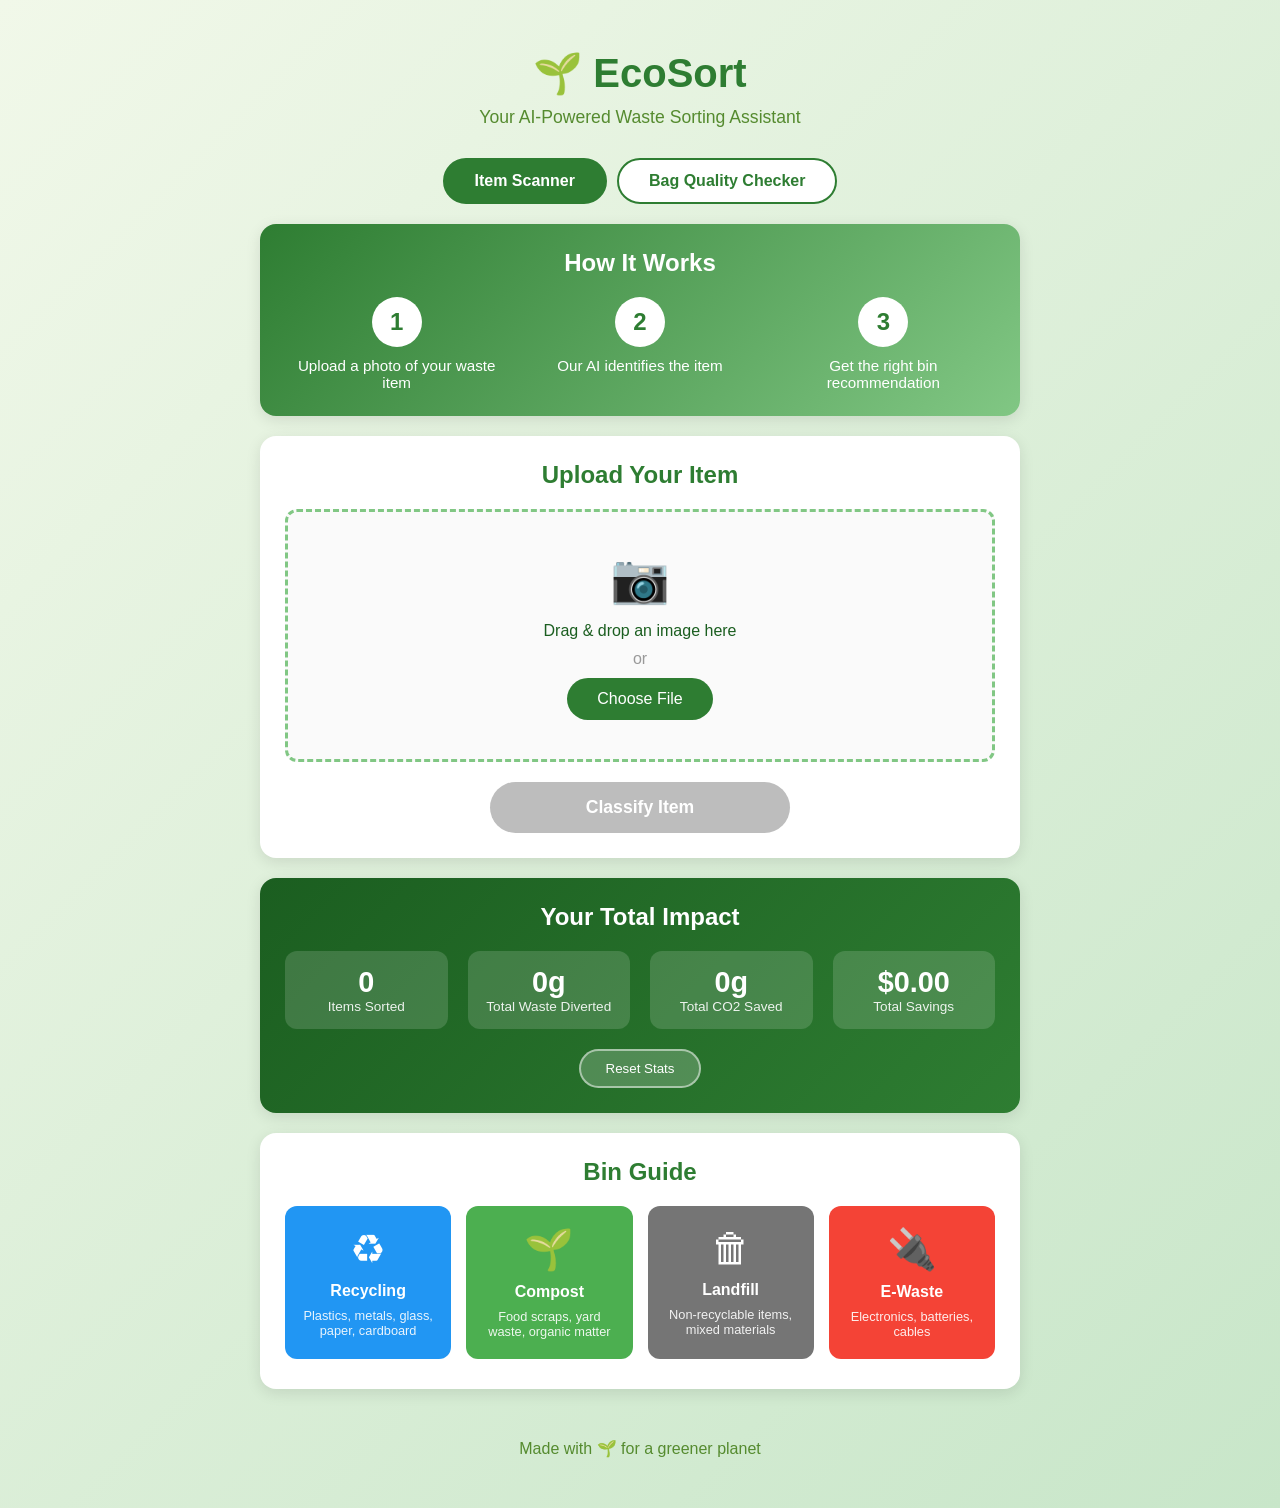
==== index.html @ 82bbe994 "Fix GitHub Pages frontend deployment" ====
<!DOCTYPE html>
<html lang="en">
<head>
  <meta charset="UTF-8">
  <meta name="viewport" content="width=device-width, initial-scale=1.0">
  <title>EcoSort</title>
  <meta http-equiv="refresh" content="0; url=./static/index.html">
</head>
<body>
  <p>Redirecting to EcoSort...</p>
  <p>If you are not redirected, <a href="./static/index.html">open EcoSort here</a>.</p>
</body>
</html>
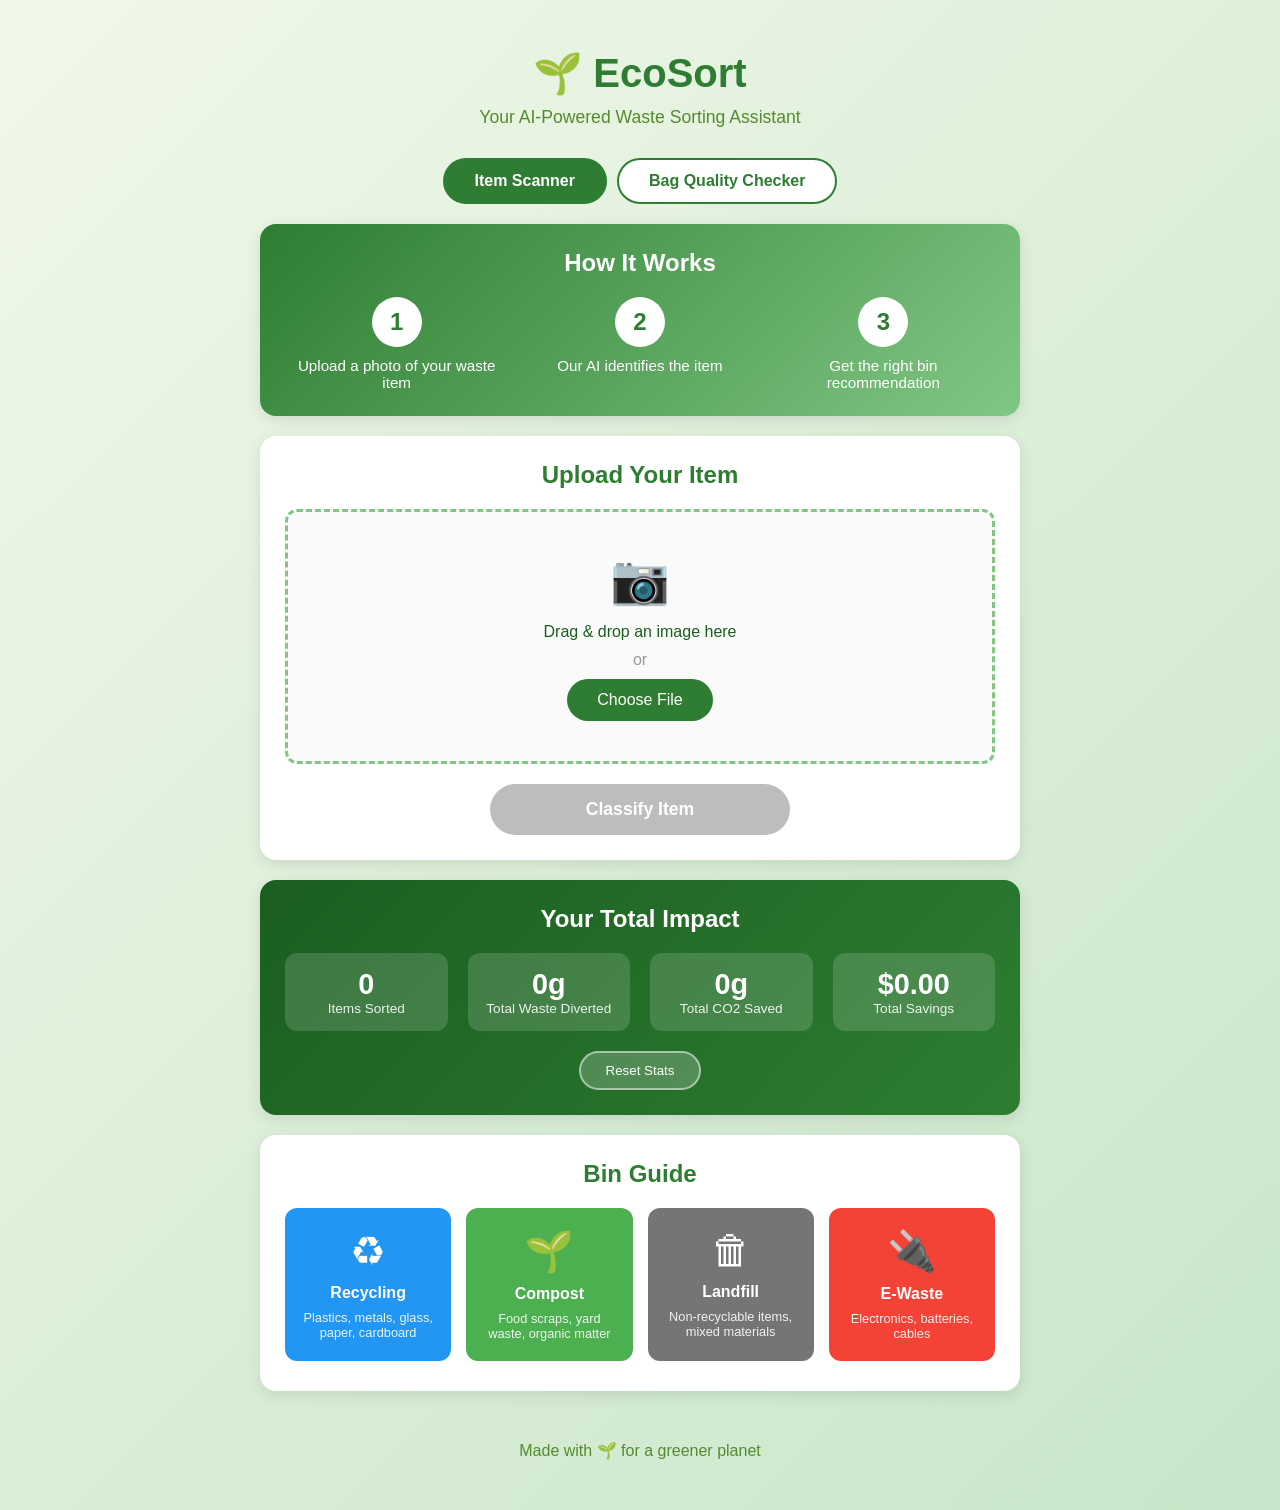
==== commit 2a1a5dac: "Fix Pages root and prepare backend deployment" ====
--- a/index.html
+++ b/index.html
@@ -1,13 +1,262 @@
 <!DOCTYPE html>
 <html lang="en">
 <head>
-  <meta charset="UTF-8">
-  <meta name="viewport" content="width=device-width, initial-scale=1.0">
-  <title>EcoSort</title>
-  <meta http-equiv="refresh" content="0; url=./static/index.html">
+    <meta charset="UTF-8">
+    <meta name="viewport" content="width=device-width, initial-scale=1.0">
+    <title>EcoSort - Waste Sorting Assistant</title>
+    <link rel="stylesheet" href="./static/styles.css">
 </head>
 <body>
-  <p>Redirecting to EcoSort...</p>
-  <p>If you are not redirected, <a href="./static/index.html">open EcoSort here</a>.</p>
+    <div class="container">
+        <header>
+            <div class="logo">
+                <span class="leaf-icon">&#127793;</span>
+                <h1>EcoSort</h1>
+            </div>
+            <p class="tagline">Your AI-Powered Waste Sorting Assistant</p>
+        </header>
+
+        <nav class="feature-tabs">
+            <button class="tab-btn active" data-tab="item-scanner">Item Scanner</button>
+            <button class="tab-btn" data-tab="bag-checker">Bag Quality Checker</button>
+        </nav>
+
+        <section class="intro">
+            <h2>How It Works</h2>
+            <div class="steps" id="itemScannerSteps">
+                <div class="step">
+                    <div class="step-number">1</div>
+                    <p>Upload a photo of your waste item</p>
+                </div>
+                <div class="step">
+                    <div class="step-number">2</div>
+                    <p>Our AI identifies the item</p>
+                </div>
+                <div class="step">
+                    <div class="step-number">3</div>
+                    <p>Get the right bin recommendation</p>
+                </div>
+            </div>
+            <div class="steps" id="bagCheckerSteps" style="display: none;">
+                <div class="step">
+                    <div class="step-number">1</div>
+                    <p>Upload a photo of your filled bag</p>
+                </div>
+                <div class="step">
+                    <div class="step-number">2</div>
+                    <p>Select your bag color type</p>
+                </div>
+                <div class="step">
+                    <div class="step-number">3</div>
+                    <p>Get a quality score and feedback</p>
+                </div>
+            </div>
+        </section>
+
+        <section class="upload-section">
+            <h2>Upload Your Item</h2>
+            <div class="upload-area" id="dropZone">
+                <div class="upload-content">
+                    <div class="upload-icon">&#128247;</div>
+                    <p>Drag & drop an image here</p>
+                    <p class="or-text">or</p>
+                    <label for="fileInput" class="file-label">Choose File</label>
+                    <input type="file" id="fileInput" accept="image/*" hidden>
+                </div>
+                <div class="preview-container" id="previewContainer" style="display: none;">
+                    <img id="imagePreview" alt="Preview">
+                    <button class="remove-btn" id="removeBtn">&#10005;</button>
+                </div>
+            </div>
+            <button class="classify-btn" id="classifyBtn" disabled>Classify Item</button>
+            <div class="loading" id="loading">
+                <div class="spinner"></div>
+                <p>Analyzing your item...</p>
+            </div>
+        </section>
+
+        <section class="results-section" id="resultsSection" style="display: none;">
+            <h2>Classification Result</h2>
+            <div class="result-card" id="resultCard">
+                <div class="bin-icon" id="binIcon"></div>
+                <h3 id="itemName">Plastic Bottle</h3>
+                <div class="bin-recommendation" id="binRecommendation">
+                    <span class="bin-label">Place in:</span>
+                    <span class="bin-name" id="binName">Recycling</span>
+                </div>
+                <div class="confidence" id="confidenceLabel">Confidence: High</div>
+            </div>
+
+            <div class="sustainability-card">
+                <h3>Your Environmental Impact</h3>
+                <div class="impact-stats">
+                    <div class="stat">
+                        <div class="stat-icon">&#9851;</div>
+                        <div class="stat-value" id="wasteSaved">0g</div>
+                        <div class="stat-label">Waste Diverted</div>
+                    </div>
+                    <div class="stat">
+                        <div class="stat-icon">&#127811;</div>
+                        <div class="stat-value" id="co2Saved">0g</div>
+                        <div class="stat-label">CO2 Saved</div>
+                    </div>
+                    <div class="stat">
+                        <div class="stat-icon">&#128176;</div>
+                        <div class="stat-value" id="moneySaved">$0.00</div>
+                        <div class="stat-label">Money Saved</div>
+                    </div>
+                </div>
+            </div>
+
+            <button class="new-scan-btn" id="newScanBtn">Scan Another Item</button>
+        </section>
+
+        <section class="bag-checker-section" id="bagCheckerSection" style="display: none;">
+            <h2>Bag Quality Checker</h2>
+            <p class="section-subtitle">Upload a photo of your filled garbage bag to check if it's properly sorted</p>
+            
+            <div class="bag-type-selector">
+                <label>Select your bag color:</label>
+                <div class="bag-options">
+                    <button class="bag-option active" data-bag="green">
+                        <span class="bag-color-dot green"></span>
+                        Green (Compost)
+                    </button>
+                    <button class="bag-option" data-bag="blue">
+                        <span class="bag-color-dot blue"></span>
+                        Blue (Recycling)
+                    </button>
+                    <button class="bag-option" data-bag="white">
+                        <span class="bag-color-dot white"></span>
+                        White (Landfill)
+                    </button>
+                </div>
+            </div>
+
+            <div class="upload-area" id="bagDropZone">
+                <div class="upload-content" id="bagUploadContent">
+                    <div class="upload-icon">&#128188;</div>
+                    <p>Drag & drop a bag photo here</p>
+                    <p class="or-text">or</p>
+                    <label for="bagFileInput" class="file-label">Choose File</label>
+                    <input type="file" id="bagFileInput" accept="image/*" hidden>
+                </div>
+                <div class="preview-container" id="bagPreviewContainer" style="display: none;">
+                    <img id="bagImagePreview" alt="Bag Preview">
+                    <button class="remove-btn" id="bagRemoveBtn">&#10005;</button>
+                </div>
+            </div>
+            <button class="classify-btn bag-check-btn" id="checkBagBtn" disabled>Check Bag Quality</button>
+            <div class="loading" id="bagLoading">
+                <div class="spinner"></div>
+                <p>Analyzing your bag...</p>
+            </div>
+        </section>
+
+        <section class="bag-results-section" id="bagResultsSection" style="display: none;">
+            <h2>Bag Quality Report</h2>
+            
+            <div class="score-card" id="scoreCard">
+                <div class="score-circle" id="scoreCircle">
+                    <span class="score-value" id="scoreValue">85</span>
+                    <span class="score-label">Score</span>
+                </div>
+                <div class="grade-badge" id="gradeBadge">B</div>
+                <div class="verdict" id="verdict">
+                    <span class="verdict-icon" id="verdictIcon">&#10004;</span>
+                    <span class="verdict-text" id="verdictText">Properly Sorted</span>
+                </div>
+            </div>
+
+            <div class="analysis-card">
+                <h3>Items Detected</h3>
+                <div class="items-list" id="itemsDetected">
+                    <span class="item-tag">Banana peel</span>
+                    <span class="item-tag">Coffee grounds</span>
+                </div>
+            </div>
+
+            <div class="issues-card" id="issuesCard" style="display: none;">
+                <h3>Contamination Issues</h3>
+                <ul class="issues-list" id="issuesList"></ul>
+            </div>
+
+            <div class="explanation-card">
+                <h3>Analysis</h3>
+                <p id="explanationText">Your compost bag looks well-sorted with proper organic waste.</p>
+            </div>
+
+            <div class="suggestions-card" id="suggestionsCard">
+                <h3>Suggestions for Improvement</h3>
+                <ul class="suggestions-list" id="suggestionsList"></ul>
+            </div>
+
+            <div class="confidence-notice" id="confidenceNotice">
+                <span class="notice-icon">&#9888;</span>
+                <span id="confidenceText">Confidence: Medium - Some items may not be clearly visible</span>
+            </div>
+
+            <div class="limitations-notice">
+                <strong>Limitations:</strong> This analysis uses AI image recognition and may not detect all items. Results are based on generic recycling guidelines and may vary by location. Always check local recycling rules.
+            </div>
+
+            <button class="new-scan-btn" id="newBagCheckBtn">Check Another Bag</button>
+        </section>
+
+        <section class="total-impact-section">
+            <h2>Your Total Impact</h2>
+            <div class="total-stats">
+                <div class="total-stat">
+                    <div class="total-value" id="totalWaste">0</div>
+                    <div class="total-label">Items Sorted</div>
+                </div>
+                <div class="total-stat">
+                    <div class="total-value" id="totalWasteDiverted">0g</div>
+                    <div class="total-label">Total Waste Diverted</div>
+                </div>
+                <div class="total-stat">
+                    <div class="total-value" id="totalCo2">0g</div>
+                    <div class="total-label">Total CO2 Saved</div>
+                </div>
+                <div class="total-stat">
+                    <div class="total-value" id="totalMoney">$0.00</div>
+                    <div class="total-label">Total Savings</div>
+                </div>
+            </div>
+            <button class="reset-btn" id="resetBtn">Reset Stats</button>
+        </section>
+
+        <section class="bin-guide">
+            <h2>Bin Guide</h2>
+            <div class="bins">
+                <div class="bin recycling">
+                    <div class="bin-guide-icon">&#9851;</div>
+                    <h4>Recycling</h4>
+                    <p>Plastics, metals, glass, paper, cardboard</p>
+                </div>
+                <div class="bin compost">
+                    <div class="bin-guide-icon">&#127793;</div>
+                    <h4>Compost</h4>
+                    <p>Food scraps, yard waste, organic matter</p>
+                </div>
+                <div class="bin landfill">
+                    <div class="bin-guide-icon">&#128465;</div>
+                    <h4>Landfill</h4>
+                    <p>Non-recyclable items, mixed materials</p>
+                </div>
+                <div class="bin e-waste">
+                    <div class="bin-guide-icon">&#128268;</div>
+                    <h4>E-Waste</h4>
+                    <p>Electronics, batteries, cables</p>
+                </div>
+            </div>
+        </section>
+
+        <footer>
+            <p>Made with &#127793; for a greener planet</p>
+        </footer>
+    </div>
+
+    <script src="./static/app.js"></script>
 </body>
 </html>
--- a/static/styles.css
+++ b/static/styles.css
@@ -0,0 +1,793 @@
+* {
+    margin: 0;
+    padding: 0;
+    box-sizing: border-box;
+}
+
+:root {
+    --recycling-color: #2196F3;
+    --compost-color: #4CAF50;
+    --landfill-color: #757575;
+    --ewaste-color: #F44336;
+    --primary-green: #2E7D32;
+    --light-green: #81C784;
+    --bg-color: #F1F8E9;
+    --card-bg: #FFFFFF;
+    --text-dark: #1B5E20;
+    --text-light: #558B2F;
+}
+
+body {
+    font-family: 'Segoe UI', Tahoma, Geneva, Verdana, sans-serif;
+    background: linear-gradient(135deg, var(--bg-color) 0%, #C8E6C9 100%);
+    min-height: 100vh;
+    color: var(--text-dark);
+}
+
+.container {
+    max-width: 800px;
+    margin: 0 auto;
+    padding: 20px;
+}
+
+header {
+    text-align: center;
+    padding: 30px 0;
+}
+
+.logo {
+    display: flex;
+    align-items: center;
+    justify-content: center;
+    gap: 10px;
+}
+
+.leaf-icon {
+    font-size: 2.5rem;
+}
+
+h1 {
+    font-size: 2.5rem;
+    color: var(--primary-green);
+}
+
+.tagline {
+    color: var(--text-light);
+    margin-top: 10px;
+    font-size: 1.1rem;
+}
+
+section {
+    background: var(--card-bg);
+    border-radius: 16px;
+    padding: 25px;
+    margin-bottom: 20px;
+    box-shadow: 0 4px 15px rgba(0, 0, 0, 0.1);
+}
+
+h2 {
+    color: var(--primary-green);
+    margin-bottom: 20px;
+    text-align: center;
+}
+
+.intro {
+    background: linear-gradient(135deg, var(--primary-green), var(--light-green));
+    color: white;
+}
+
+.intro h2 {
+    color: white;
+}
+
+.steps {
+    display: flex;
+    justify-content: space-around;
+    flex-wrap: wrap;
+    gap: 20px;
+}
+
+.step {
+    text-align: center;
+    flex: 1;
+    min-width: 120px;
+}
+
+.step-number {
+    width: 50px;
+    height: 50px;
+    background: white;
+    color: var(--primary-green);
+    border-radius: 50%;
+    display: flex;
+    align-items: center;
+    justify-content: center;
+    font-size: 1.5rem;
+    font-weight: bold;
+    margin: 0 auto 10px;
+}
+
+.step p {
+    font-size: 0.95rem;
+}
+
+.upload-area {
+    border: 3px dashed var(--light-green);
+    border-radius: 12px;
+    padding: 40px;
+    text-align: center;
+    transition: all 0.3s ease;
+    cursor: pointer;
+    background: #FAFAFA;
+    position: relative;
+    min-height: 200px;
+    display: flex;
+    align-items: center;
+    justify-content: center;
+}
+
+.upload-area:hover,
+.upload-area.dragover {
+    border-color: var(--primary-green);
+    background: #E8F5E9;
+}
+
+.upload-content {
+    display: flex;
+    flex-direction: column;
+    align-items: center;
+}
+
+.upload-icon {
+    font-size: 3rem;
+    margin-bottom: 15px;
+}
+
+.or-text {
+    color: #999;
+    margin: 10px 0;
+}
+
+.file-label {
+    background: var(--primary-green);
+    color: white;
+    padding: 12px 30px;
+    border-radius: 25px;
+    cursor: pointer;
+    font-weight: 500;
+    transition: background 0.3s ease;
+}
+
+.file-label:hover {
+    background: var(--text-dark);
+}
+
+.preview-container {
+    position: relative;
+    width: 100%;
+    max-width: 300px;
+}
+
+.preview-container img {
+    width: 100%;
+    max-height: 250px;
+    object-fit: contain;
+    border-radius: 8px;
+}
+
+.remove-btn {
+    position: absolute;
+    top: -10px;
+    right: -10px;
+    width: 30px;
+    height: 30px;
+    background: var(--ewaste-color);
+    color: white;
+    border: none;
+    border-radius: 50%;
+    cursor: pointer;
+    font-size: 1rem;
+    display: flex;
+    align-items: center;
+    justify-content: center;
+    transition: transform 0.2s ease;
+}
+
+.remove-btn:hover {
+    transform: scale(1.1);
+}
+
+.classify-btn {
+    display: block;
+    width: 100%;
+    max-width: 300px;
+    margin: 20px auto 0;
+    padding: 15px 30px;
+    background: var(--primary-green);
+    color: white;
+    border: none;
+    border-radius: 30px;
+    font-size: 1.1rem;
+    font-weight: 600;
+    cursor: pointer;
+    transition: all 0.3s ease;
+}
+
+.classify-btn:hover:not(:disabled) {
+    background: var(--text-dark);
+    transform: translateY(-2px);
+    box-shadow: 0 4px 15px rgba(46, 125, 50, 0.3);
+}
+
+.classify-btn:disabled {
+    background: #BDBDBD;
+    cursor: not-allowed;
+}
+
+.loading {
+    display: none;
+    text-align: center;
+    padding: 20px;
+}
+
+.loading.active {
+    display: block;
+}
+
+.spinner {
+    width: 50px;
+    height: 50px;
+    border: 4px solid #E8F5E9;
+    border-top: 4px solid var(--primary-green);
+    border-radius: 50%;
+    margin: 0 auto 15px;
+    animation: spin 1s linear infinite;
+}
+
+@keyframes spin {
+    0% { transform: rotate(0deg); }
+    100% { transform: rotate(360deg); }
+}
+
+.result-card {
+    text-align: center;
+    padding: 30px;
+    border-radius: 12px;
+    margin-bottom: 20px;
+    transition: all 0.3s ease;
+}
+
+.result-card.recycling {
+    background: linear-gradient(135deg, #E3F2FD, #BBDEFB);
+    border: 2px solid var(--recycling-color);
+}
+
+.result-card.compost {
+    background: linear-gradient(135deg, #E8F5E9, #C8E6C9);
+    border: 2px solid var(--compost-color);
+}
+
+.result-card.landfill {
+    background: linear-gradient(135deg, #FAFAFA, #EEEEEE);
+    border: 2px solid var(--landfill-color);
+}
+
+.result-card.e-waste {
+    background: linear-gradient(135deg, #FFEBEE, #FFCDD2);
+    border: 2px solid var(--ewaste-color);
+}
+
+.bin-icon {
+    font-size: 4rem;
+    margin-bottom: 15px;
+}
+
+.result-card h3 {
+    font-size: 1.5rem;
+    margin-bottom: 15px;
+    text-transform: capitalize;
+}
+
+.bin-recommendation {
+    display: flex;
+    align-items: center;
+    justify-content: center;
+    gap: 10px;
+    font-size: 1.2rem;
+}
+
+.bin-label {
+    color: #666;
+}
+
+.bin-name {
+    font-weight: bold;
+    padding: 5px 15px;
+    border-radius: 20px;
+    color: white;
+}
+
+.bin-name.recycling { background: var(--recycling-color); }
+.bin-name.compost { background: var(--compost-color); }
+.bin-name.landfill { background: var(--landfill-color); }
+.bin-name.e-waste { background: var(--ewaste-color); }
+
+.confidence {
+    margin-top: 15px;
+    color: #666;
+    font-size: 0.9rem;
+}
+
+.sustainability-card {
+    background: linear-gradient(135deg, #E8F5E9, #C8E6C9);
+    border-radius: 12px;
+    padding: 25px;
+}
+
+.sustainability-card h3 {
+    color: var(--primary-green);
+    margin-bottom: 20px;
+    text-align: center;
+}
+
+.impact-stats {
+    display: flex;
+    justify-content: space-around;
+    flex-wrap: wrap;
+    gap: 15px;
+}
+
+.stat {
+    text-align: center;
+    flex: 1;
+    min-width: 100px;
+}
+
+.stat-icon {
+    font-size: 2rem;
+    margin-bottom: 10px;
+}
+
+.stat-value {
+    font-size: 1.5rem;
+    font-weight: bold;
+    color: var(--primary-green);
+}
+
+.stat-label {
+    font-size: 0.85rem;
+    color: #666;
+}
+
+.new-scan-btn {
+    display: block;
+    width: 100%;
+    max-width: 300px;
+    margin: 20px auto 0;
+    padding: 15px 30px;
+    background: var(--light-green);
+    color: white;
+    border: none;
+    border-radius: 30px;
+    font-size: 1rem;
+    font-weight: 600;
+    cursor: pointer;
+    transition: all 0.3s ease;
+}
+
+.new-scan-btn:hover {
+    background: var(--primary-green);
+}
+
+.total-impact-section {
+    background: linear-gradient(135deg, var(--text-dark), var(--primary-green));
+    color: white;
+}
+
+.total-impact-section h2 {
+    color: white;
+}
+
+.total-stats {
+    display: grid;
+    grid-template-columns: repeat(auto-fit, minmax(120px, 1fr));
+    gap: 20px;
+    margin-bottom: 20px;
+}
+
+.total-stat {
+    text-align: center;
+    padding: 15px;
+    background: rgba(255, 255, 255, 0.15);
+    border-radius: 12px;
+}
+
+.total-value {
+    font-size: 1.8rem;
+    font-weight: bold;
+}
+
+.total-label {
+    font-size: 0.85rem;
+    opacity: 0.9;
+}
+
+.reset-btn {
+    display: block;
+    margin: 0 auto;
+    padding: 10px 25px;
+    background: rgba(255, 255, 255, 0.2);
+    color: white;
+    border: 2px solid rgba(255, 255, 255, 0.5);
+    border-radius: 20px;
+    cursor: pointer;
+    transition: all 0.3s ease;
+}
+
+.reset-btn:hover {
+    background: rgba(255, 255, 255, 0.3);
+    border-color: white;
+}
+
+.bin-guide {
+    padding-bottom: 30px;
+}
+
+.bins {
+    display: grid;
+    grid-template-columns: repeat(auto-fit, minmax(150px, 1fr));
+    gap: 15px;
+}
+
+.bin {
+    text-align: center;
+    padding: 20px 15px;
+    border-radius: 12px;
+    color: white;
+}
+
+.bin.recycling { background: var(--recycling-color); }
+.bin.compost { background: var(--compost-color); }
+.bin.landfill { background: var(--landfill-color); }
+.bin.e-waste { background: var(--ewaste-color); }
+
+.bin-guide-icon {
+    font-size: 2.5rem;
+    margin-bottom: 10px;
+}
+
+.bin h4 {
+    margin-bottom: 8px;
+}
+
+.bin p {
+    font-size: 0.8rem;
+    opacity: 0.9;
+}
+
+footer {
+    text-align: center;
+    padding: 30px;
+    color: var(--text-light);
+}
+
+@media (max-width: 600px) {
+    .container {
+        padding: 15px;
+    }
+    
+    h1 {
+        font-size: 2rem;
+    }
+    
+    .steps {
+        flex-direction: column;
+    }
+    
+    .upload-area {
+        padding: 30px 20px;
+    }
+    
+    .impact-stats {
+        flex-direction: column;
+    }
+    
+    .stat {
+        padding: 15px;
+        background: rgba(255, 255, 255, 0.5);
+        border-radius: 10px;
+    }
+    
+    .bins {
+        grid-template-columns: repeat(2, 1fr);
+    }
+}
+
+.error-message {
+    background: #FFEBEE;
+    color: var(--ewaste-color);
+    padding: 15px;
+    border-radius: 8px;
+    text-align: center;
+    margin-top: 15px;
+    display: none;
+}
+
+.error-message.active {
+    display: block;
+}
+
+.feature-tabs {
+    display: flex;
+    justify-content: center;
+    gap: 10px;
+    margin-bottom: 20px;
+}
+
+.tab-btn {
+    padding: 12px 30px;
+    border: 2px solid var(--primary-green);
+    background: white;
+    color: var(--primary-green);
+    border-radius: 30px;
+    font-size: 1rem;
+    font-weight: 600;
+    cursor: pointer;
+    transition: all 0.3s ease;
+}
+
+.tab-btn:hover {
+    background: #E8F5E9;
+}
+
+.tab-btn.active {
+    background: var(--primary-green);
+    color: white;
+}
+
+.section-subtitle {
+    text-align: center;
+    color: #666;
+    margin-bottom: 20px;
+}
+
+.bag-checker-section {
+    background: var(--card-bg);
+}
+
+.bag-type-selector {
+    text-align: center;
+    margin-bottom: 25px;
+}
+
+.bag-type-selector label {
+    display: block;
+    margin-bottom: 15px;
+    font-weight: 600;
+    color: var(--text-dark);
+}
+
+.bag-options {
+    display: flex;
+    justify-content: center;
+    gap: 10px;
+    flex-wrap: wrap;
+}
+
+.bag-option {
+    display: flex;
+    align-items: center;
+    gap: 8px;
+    padding: 10px 20px;
+    border: 2px solid #DDD;
+    background: white;
+    border-radius: 25px;
+    cursor: pointer;
+    transition: all 0.3s ease;
+    font-size: 0.9rem;
+}
+
+.bag-option:hover {
+    border-color: #AAA;
+}
+
+.bag-option.active {
+    border-color: var(--primary-green);
+    background: #E8F5E9;
+}
+
+.bag-color-dot {
+    width: 16px;
+    height: 16px;
+    border-radius: 50%;
+    border: 1px solid #999;
+}
+
+.bag-color-dot.green { background: var(--compost-color); }
+.bag-color-dot.blue { background: var(--recycling-color); }
+.bag-color-dot.white { background: #FAFAFA; }
+
+.bag-results-section {
+    background: var(--card-bg);
+}
+
+.score-card {
+    text-align: center;
+    padding: 30px;
+    background: linear-gradient(135deg, #E8F5E9, #C8E6C9);
+    border-radius: 12px;
+    margin-bottom: 20px;
+}
+
+.score-circle {
+    width: 120px;
+    height: 120px;
+    border-radius: 50%;
+    background: white;
+    display: flex;
+    flex-direction: column;
+    align-items: center;
+    justify-content: center;
+    margin: 0 auto 15px;
+    box-shadow: 0 4px 15px rgba(0, 0, 0, 0.1);
+}
+
+.score-value {
+    font-size: 2.5rem;
+    font-weight: bold;
+    color: var(--primary-green);
+}
+
+.score-label {
+    font-size: 0.8rem;
+    color: #666;
+}
+
+.score-card.grade-a .score-circle { border: 4px solid var(--compost-color); }
+.score-card.grade-b .score-circle { border: 4px solid var(--recycling-color); }
+.score-card.grade-c .score-circle { border: 4px solid #FFC107; }
+.score-card.grade-d .score-circle { border: 4px solid #FF9800; }
+.score-card.grade-f .score-circle { border: 4px solid var(--ewaste-color); }
+
+.grade-badge {
+    display: inline-block;
+    font-size: 2rem;
+    font-weight: bold;
+    padding: 10px 30px;
+    border-radius: 10px;
+    margin-bottom: 15px;
+    color: white;
+}
+
+.score-card.grade-a .grade-badge { background: var(--compost-color); }
+.score-card.grade-b .grade-badge { background: var(--recycling-color); }
+.score-card.grade-c .grade-badge { background: #FFC107; color: #333; }
+.score-card.grade-d .grade-badge { background: #FF9800; }
+.score-card.grade-f .grade-badge { background: var(--ewaste-color); }
+
+.verdict {
+    display: flex;
+    align-items: center;
+    justify-content: center;
+    gap: 10px;
+    font-size: 1.2rem;
+    font-weight: 600;
+}
+
+.verdict-icon {
+    font-size: 1.5rem;
+}
+
+.verdict.pass { color: var(--compost-color); }
+.verdict.fail { color: var(--ewaste-color); }
+
+.analysis-card,
+.issues-card,
+.explanation-card,
+.suggestions-card {
+    background: #FAFAFA;
+    border-radius: 12px;
+    padding: 20px;
+    margin-bottom: 15px;
+}
+
+.analysis-card h3,
+.issues-card h3,
+.explanation-card h3,
+.suggestions-card h3 {
+    color: var(--primary-green);
+    margin-bottom: 15px;
+    font-size: 1.1rem;
+}
+
+.items-list {
+    display: flex;
+    flex-wrap: wrap;
+    gap: 8px;
+}
+
+.item-tag {
+    background: var(--light-green);
+    color: white;
+    padding: 5px 15px;
+    border-radius: 20px;
+    font-size: 0.9rem;
+}
+
+.issues-card {
+    background: #FFEBEE;
+}
+
+.issues-card h3 {
+    color: var(--ewaste-color);
+}
+
+.issues-list,
+.suggestions-list {
+    padding-left: 20px;
+}
+
+.issues-list li {
+    color: var(--ewaste-color);
+    margin-bottom: 8px;
+}
+
+.suggestions-list li {
+    color: var(--text-dark);
+    margin-bottom: 8px;
+}
+
+.confidence-notice {
+    display: flex;
+    align-items: center;
+    gap: 10px;
+    background: #FFF3E0;
+    padding: 12px 20px;
+    border-radius: 8px;
+    margin-bottom: 15px;
+    font-size: 0.9rem;
+    color: #E65100;
+}
+
+.notice-icon {
+    font-size: 1.2rem;
+}
+
+.limitations-notice {
+    background: #F5F5F5;
+    padding: 15px;
+    border-radius: 8px;
+    font-size: 0.85rem;
+    color: #666;
+    margin-bottom: 20px;
+    border-left: 4px solid #BDBDBD;
+}
+
+@media (max-width: 600px) {
+    .feature-tabs {
+        flex-direction: column;
+        align-items: stretch;
+    }
+    
+    .tab-btn {
+        width: 100%;
+    }
+    
+    .bag-options {
+        flex-direction: column;
+        align-items: stretch;
+    }
+    
+    .bag-option {
+        justify-content: center;
+    }
+    
+    .score-circle {
+        width: 100px;
+        height: 100px;
+    }
+    
+    .score-value {
+        font-size: 2rem;
+    }
+}
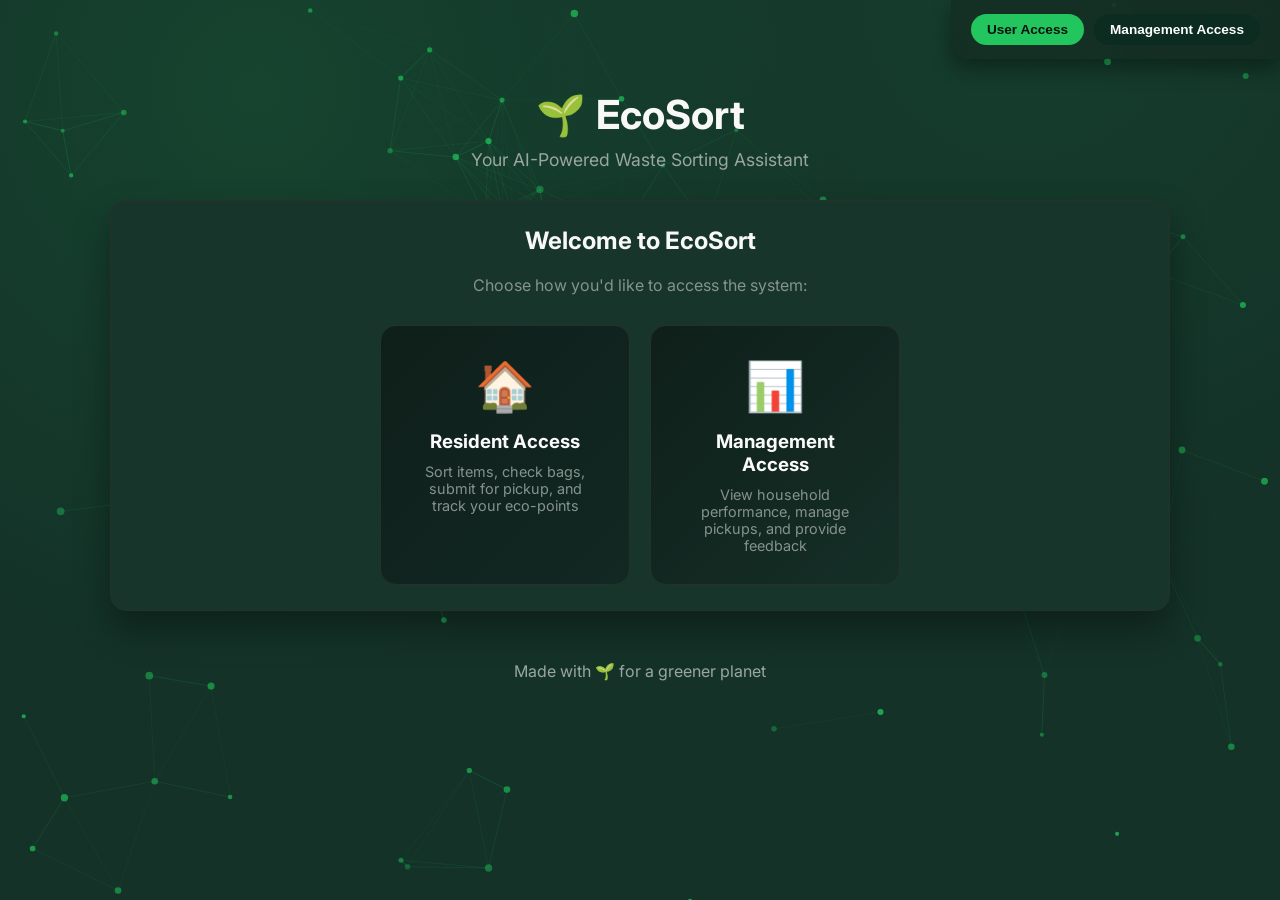
==== commit 0bcbbb24: "Restore final EcoSort app with secure management login" ====
--- a/index.html
+++ b/index.html
@@ -4,9 +4,16 @@
     <meta charset="UTF-8">
     <meta name="viewport" content="width=device-width, initial-scale=1.0">
     <title>EcoSort - Waste Sorting Assistant</title>
-    <link rel="stylesheet" href="./static/styles.css">
+    <link rel="stylesheet" href="https://fonts.googleapis.com/css2?family=Inter:wght@400;500;600;700;800&display=swap">
+    <link rel="stylesheet" href="styles.css">
 </head>
 <body>
+    <canvas id="bgCanvas" aria-hidden="true"></canvas>
+    <div class="access-bar">
+        <button class="access-btn user-access" id="userAccessBtn">User Access</button>
+        <button class="access-btn mgmt-access" id="mgmtAccessBtn">Management Access</button>
+    </div>
+
     <div class="container">
         <header>
             <div class="logo">
@@ -16,247 +23,550 @@
             <p class="tagline">Your AI-Powered Waste Sorting Assistant</p>
         </header>
 
-        <nav class="feature-tabs">
-            <button class="tab-btn active" data-tab="item-scanner">Item Scanner</button>
-            <button class="tab-btn" data-tab="bag-checker">Bag Quality Checker</button>
-        </nav>
-
-        <section class="intro">
-            <h2>How It Works</h2>
-            <div class="steps" id="itemScannerSteps">
-                <div class="step">
-                    <div class="step-number">1</div>
-                    <p>Upload a photo of your waste item</p>
-                </div>
-                <div class="step">
-                    <div class="step-number">2</div>
-                    <p>Our AI identifies the item</p>
-                </div>
-                <div class="step">
-                    <div class="step-number">3</div>
-                    <p>Get the right bin recommendation</p>
-                </div>
-            </div>
-            <div class="steps" id="bagCheckerSteps" style="display: none;">
-                <div class="step">
-                    <div class="step-number">1</div>
-                    <p>Upload a photo of your filled bag</p>
-                </div>
-                <div class="step">
-                    <div class="step-number">2</div>
-                    <p>Select your bag color type</p>
-                </div>
-                <div class="step">
-                    <div class="step-number">3</div>
-                    <p>Get a quality score and feedback</p>
-                </div>
-            </div>
-        </section>
-
-        <section class="upload-section">
-            <h2>Upload Your Item</h2>
-            <div class="upload-area" id="dropZone">
-                <div class="upload-content">
-                    <div class="upload-icon">&#128247;</div>
-                    <p>Drag & drop an image here</p>
-                    <p class="or-text">or</p>
-                    <label for="fileInput" class="file-label">Choose File</label>
-                    <input type="file" id="fileInput" accept="image/*" hidden>
-                </div>
-                <div class="preview-container" id="previewContainer" style="display: none;">
-                    <img id="imagePreview" alt="Preview">
-                    <button class="remove-btn" id="removeBtn">&#10005;</button>
-                </div>
-            </div>
-            <button class="classify-btn" id="classifyBtn" disabled>Classify Item</button>
-            <div class="loading" id="loading">
-                <div class="spinner"></div>
-                <p>Analyzing your item...</p>
-            </div>
-        </section>
-
-        <section class="results-section" id="resultsSection" style="display: none;">
-            <h2>Classification Result</h2>
-            <div class="result-card" id="resultCard">
-                <div class="bin-icon" id="binIcon"></div>
-                <h3 id="itemName">Plastic Bottle</h3>
-                <div class="bin-recommendation" id="binRecommendation">
-                    <span class="bin-label">Place in:</span>
-                    <span class="bin-name" id="binName">Recycling</span>
-                </div>
-                <div class="confidence" id="confidenceLabel">Confidence: High</div>
-            </div>
-
-            <div class="sustainability-card">
-                <h3>Your Environmental Impact</h3>
-                <div class="impact-stats">
-                    <div class="stat">
-                        <div class="stat-icon">&#9851;</div>
-                        <div class="stat-value" id="wasteSaved">0g</div>
-                        <div class="stat-label">Waste Diverted</div>
-                    </div>
-                    <div class="stat">
-                        <div class="stat-icon">&#127811;</div>
-                        <div class="stat-value" id="co2Saved">0g</div>
-                        <div class="stat-label">CO2 Saved</div>
-                    </div>
-                    <div class="stat">
-                        <div class="stat-icon">&#128176;</div>
-                        <div class="stat-value" id="moneySaved">$0.00</div>
-                        <div class="stat-label">Money Saved</div>
-                    </div>
-                </div>
-            </div>
-
-            <button class="new-scan-btn" id="newScanBtn">Scan Another Item</button>
-        </section>
-
-        <section class="bag-checker-section" id="bagCheckerSection" style="display: none;">
-            <h2>Bag Quality Checker</h2>
-            <p class="section-subtitle">Upload a photo of your filled garbage bag to check if it's properly sorted</p>
-            
-            <div class="bag-type-selector">
-                <label>Select your bag color:</label>
-                <div class="bag-options">
-                    <button class="bag-option active" data-bag="green">
-                        <span class="bag-color-dot green"></span>
-                        Green (Compost)
+        <div id="landingView">
+            <section class="welcome-section">
+                <h2>Welcome to EcoSort</h2>
+                <p>Choose how you'd like to access the system:</p>
+                <div class="access-options">
+                    <div class="access-card" id="userCardBtn">
+                        <div class="access-icon">&#127968;</div>
+                        <h3>Resident Access</h3>
+                        <p>Sort items, check bags, submit for pickup, and track your eco-points</p>
+                    </div>
+                    <div class="access-card" id="mgmtCardBtn">
+                        <div class="access-icon">&#128202;</div>
+                        <h3>Management Access</h3>
+                        <p>View household performance, manage pickups, and provide feedback</p>
+                    </div>
+                </div>
+            </section>
+        </div>
+
+        <div id="userLoginView" style="display: none;">
+            <section class="login-section">
+                <h2>Resident Registration</h2>
+                <p class="section-subtitle">Enter your details to access your dashboard</p>
+                <form id="userLoginForm" class="login-form">
+                    <div class="form-group">
+                        <label for="userName">Your Name</label>
+                        <input type="text" id="userName" placeholder="Enter your name" required>
+                    </div>
+                    <div class="form-group">
+                        <label for="houseNumber">House Number</label>
+                        <input type="text" id="houseNumber" placeholder="e.g., 123 or 45A" required>
+                    </div>
+                    <button type="submit" class="submit-btn">Enter Dashboard</button>
+                </form>
+                <button class="back-btn" id="userBackBtn">Back</button>
+            </section>
+        </div>
+
+        <div id="mgmtLoginView" style="display: none;">
+            <section class="login-section">
+                <h2>Management Login</h2>
+                <p class="section-subtitle">Enter your credentials</p>
+                <form id="mgmtLoginForm" class="login-form">
+                    <div class="form-group">
+                        <label for="mgmtId">ID</label>
+                        <input type="text" id="mgmtId" placeholder="Enter ID" required>
+                    </div>
+                    <div class="form-group">
+                        <label for="mgmtKey">Key</label>
+                        <input type="password" id="mgmtKey" placeholder="Enter Key" required>
+                    </div>
+                    <button type="submit" class="submit-btn">Login</button>
+                    <p class="demo-hint">Management credentials are required.</p>
+                </form>
+                <button class="back-btn" id="mgmtBackBtn">Back</button>
+            </section>
+        </div>
+
+        <div id="userDashboard" style="display: none;">
+            <section class="user-header">
+                <div class="user-info">
+                    <h2>Welcome, <span id="userDisplayName">Resident</span>!</h2>
+                    <p>House #<span id="userDisplayHouse">123</span></p>
+                </div>
+                <div class="points-display">
+                    <span class="points-value" id="userPoints">0</span>
+                    <span class="points-label">Eco-Points</span>
+                    <div class="points-impact">
+                        <div class="impact-chip">
+                            <span class="impact-icon">&#127794;</span>
+                            <span class="impact-text"><span id="treeCredits">0</span> trees planted</span>
+                        </div>
+                        <div class="impact-chip">
+                            <span class="impact-icon">&#129365;</span>
+                            <span class="impact-text"><span id="farmCredits">0</span> local credits</span>
+                        </div>
+                        <div class="impact-chip">
+                            <span class="impact-icon">&#9851;</span>
+                            <span class="impact-text"><span id="co2Credits">0</span> kg CO2</span>
+                        </div>
+                    </div>
+                    <button class="redeem-btn" id="redeemBtn">Redeem</button>
+                </div>
+                <button class="logout-btn" id="userLogout">Logout</button>
+            </section>
+
+            <section class="weekly-summary">
+                <h3>This Week's Summary</h3>
+                <div class="summary-stats">
+                    <div class="summary-stat">
+                        <div class="summary-value" id="weeklyBags">0</div>
+                        <div class="summary-label">Bags Submitted</div>
+                    </div>
+                    <div class="summary-stat">
+                        <div class="summary-value" id="weeklyScore">--</div>
+                        <div class="summary-label">Avg Score</div>
+                    </div>
+                </div>
+                <div class="pickup-schedule">
+                    <h4>Pickup Schedule</h4>
+                    <div class="schedule-days" id="scheduleDisplay"></div>
+                </div>
+            </section>
+
+            <div class="feedback-section" id="feedbackSection" style="display: none;">
+                <h3>Management Feedback</h3>
+                <div id="feedbackList"></div>
+            </div>
+
+            <nav class="feature-tabs user-tabs">
+                <button class="tab-btn active" data-tab="item-scanner">Item Scanner</button>
+                <button class="tab-btn" data-tab="bag-checker">Bag Submission</button>
+            </nav>
+
+            <section class="intro">
+                <h2>How It Works</h2>
+                <div class="steps" id="itemScannerSteps">
+                    <div class="step">
+                        <div class="step-number">1</div>
+                        <p>Upload a photo of your waste item</p>
+                    </div>
+                    <div class="step">
+                        <div class="step-number">2</div>
+                        <p>Our AI identifies the item</p>
+                    </div>
+                    <div class="step">
+                        <div class="step-number">3</div>
+                        <p>Get the right bin recommendation</p>
+                    </div>
+                </div>
+                <div class="steps" id="bagCheckerSteps" style="display: none;">
+                    <div class="step">
+                        <div class="step-number">1</div>
+                        <p>Upload a photo of your filled bag</p>
+                    </div>
+                    <div class="step">
+                        <div class="step-number">2</div>
+                        <p>Select your bag color type</p>
+                    </div>
+                    <div class="step">
+                        <div class="step-number">3</div>
+                        <p>Save each score and submit all bags together</p>
+                    </div>
+                </div>
+            </section>
+
+            <section class="upload-section" id="itemScannerSection">
+                <h2>Upload Your Item</h2>
+                <div class="upload-area" id="dropZone">
+                    <div class="upload-content">
+                        <div class="upload-icon">&#128247;</div>
+                        <p>Drag & drop an image here</p>
+                        <p class="or-text">or</p>
+                        <label for="fileInput" class="file-label">Add Photo</label>
+                        <input type="file" id="fileInput" accept="image/*" capture="environment" hidden>
+                    </div>
+                    <div class="preview-container" id="previewContainer" style="display: none;">
+                        <img id="imagePreview" alt="Preview">
+                        <button class="remove-btn" id="removeBtn">&#10005;</button>
+                    </div>
+                </div>
+                <button class="classify-btn" id="classifyBtn" disabled>Classify Item</button>
+                <div class="loading" id="loading">
+                    <div class="spinner"></div>
+                    <p>Analyzing your item...</p>
+                </div>
+            </section>
+
+            <section class="results-section" id="resultsSection" style="display: none;">
+                <h2>Classification Result</h2>
+                <div class="result-card" id="resultCard">
+                    <div class="bin-icon" id="binIcon"></div>
+                    <h3 id="itemName">Plastic Bottle</h3>
+                    <div class="bin-recommendation" id="binRecommendation">
+                        <span class="bin-label">Place in:</span>
+                        <span class="bin-name" id="binName">Recycling</span>
+                    </div>
+                    <div class="confidence" id="confidenceLabel">Confidence: High</div>
+                </div>
+
+                <div class="sustainability-card">
+                    <h3>Your Environmental Impact</h3>
+                    <div class="impact-stats">
+                        <div class="stat">
+                            <div class="stat-icon">&#9851;</div>
+                            <div class="stat-value" id="wasteSaved">0g</div>
+                            <div class="stat-label">Waste Diverted</div>
+                        </div>
+                        <div class="stat">
+                            <div class="stat-icon">&#127811;</div>
+                            <div class="stat-value" id="co2Saved">0g</div>
+                            <div class="stat-label">CO2 Saved</div>
+                        </div>
+                        <div class="stat">
+                            <div class="stat-icon">&#128176;</div>
+                            <div class="stat-value" id="moneySaved">$0.00</div>
+                            <div class="stat-label">Money Saved</div>
+                        </div>
+                    </div>
+                </div>
+
+                <button class="new-scan-btn" id="newScanBtn">Scan Another Item</button>
+            </section>
+
+            <section class="bag-checker-section" id="bagCheckerSection" style="display: none;">
+                <h2>Check Bags for Submission</h2>
+                <p class="section-subtitle">Scan each bag, review the score, then submit them together</p>
+                
+                <div class="bag-type-selector">
+                    <label>Select your bag color:</label>
+                    <div class="bag-options">
+                        <button class="bag-option active" data-bag="green">
+                            <span class="bag-color-dot green"></span>
+                            Green (Compost)
+                        </button>
+                        <button class="bag-option" data-bag="blue">
+                            <span class="bag-color-dot blue"></span>
+                            Blue (Recycling)
+                        </button>
+                        <button class="bag-option" data-bag="white">
+                            <span class="bag-color-dot white"></span>
+                            White (Waste)
+                        </button>
+                    </div>
+                </div>
+
+                <div class="upload-area" id="bagDropZone">
+                    <div class="upload-content" id="bagUploadContent">
+                        <div class="upload-icon">&#128188;</div>
+                        <p>Drag & drop a bag photo here</p>
+                        <p class="or-text">or</p>
+                        <label for="bagFileInput" class="file-label">Add Photo</label>
+                        <input type="file" id="bagFileInput" accept="image/*" capture="environment" hidden>
+                    </div>
+                    <div class="preview-container" id="bagPreviewContainer" style="display: none;">
+                        <img id="bagImagePreview" alt="Bag Preview">
+                        <button class="remove-btn" id="bagRemoveBtn">&#10005;</button>
+                    </div>
+                </div>
+                <button class="classify-btn bag-check-btn" id="checkBagBtn" disabled>Check Bag for Submission</button>
+                <div class="loading" id="bagLoading">
+                    <div class="spinner"></div>
+                    <p>Analyzing your bag...</p>
+                </div>
+            </section>
+
+            <section class="bag-results-section" id="bagResultsSection" style="display: none;">
+                <h2>Bag Quality Report</h2>
+                
+                <div class="score-card" id="scoreCard">
+                    <div class="score-circle" id="scoreCircle">
+                        <span class="score-value" id="scoreValue">85</span>
+                        <span class="score-label">Score</span>
+                    </div>
+                    <div class="grade-badge" id="gradeBadge">B</div>
+                    <div class="verdict" id="verdict">
+                        <span class="verdict-icon" id="verdictIcon">&#10004;</span>
+                        <span class="verdict-text" id="verdictText">Properly Sorted</span>
+                    </div>
+                </div>
+
+                <div class="analysis-card">
+                    <h3>Items Detected</h3>
+                    <div class="items-list" id="itemsDetected"></div>
+                </div>
+
+                <div class="issues-card" id="issuesCard" style="display: none;">
+                    <h3>Contamination Issues</h3>
+                    <ul class="issues-list" id="issuesList"></ul>
+                </div>
+
+                <div class="explanation-card">
+                    <h3>Analysis</h3>
+                    <p id="explanationText"></p>
+                </div>
+
+                <div class="suggestions-card" id="suggestionsCard">
+                    <h3>Suggestions for Improvement</h3>
+                    <ul class="suggestions-list" id="suggestionsList"></ul>
+                </div>
+
+                <div class="confidence-notice" id="confidenceNotice">
+                    <span class="notice-icon">&#9888;</span>
+                    <span id="confidenceText">Confidence: Medium</span>
+                </div>
+
+                <div class="limitations-notice">
+                    <strong>Limitations:</strong> This analysis uses AI image recognition and may not detect all items. Results are based on generic recycling guidelines.
+                </div>
+
+                <button class="new-scan-btn" id="newBagCheckBtn">Save Bag & Scan Next</button>
+            </section>
+            <section class="bag-queue-section" id="bagQueueSection" style="display: none;">
+                <h2>Submission Queue</h2>
+                <p class="section-subtitle">Review your scanned bags before final submission.</p>
+                <div class="bag-queue-list" id="bagQueueList"></div>
+                <button class="classify-btn submit-batch-btn" id="submitBatchBtn" disabled>Submit Bags (0)</button>
+            </section>
+
+            <section class="bin-guide">
+                <h2>Bin Guide</h2>
+                <div class="bins">
+                    <div class="bin recycling">
+                        <div class="bin-guide-icon">&#9851;</div>
+                        <h4>Recycling</h4>
+                        <p>Plastics, metals, glass, paper, cardboard</p>
+                    </div>
+                    <div class="bin compost">
+                        <div class="bin-guide-icon">&#127793;</div>
+                        <h4>Compost</h4>
+                        <p>Food scraps, yard waste, organic matter</p>
+                    </div>
+                    <div class="bin landfill">
+                        <div class="bin-guide-icon">&#128465;</div>
+                        <h4>Waste</h4>
+                        <p>Non-recyclable items, mixed materials</p>
+                    </div>
+                    <div class="bin e-waste">
+                        <div class="bin-guide-icon">&#128268;</div>
+                        <h4>E-Waste</h4>
+                        <p>Electronics, batteries, cables</p>
+                    </div>
+                </div>
+            </section>
+        </div>
+
+        <div id="mgmtDashboard" style="display: none;">
+            <section class="mgmt-header">
+                <h2>Management Dashboard</h2>
+                <p>PEI Waste Management - Household Overview</p>
+                <button class="logout-btn" id="mgmtLogout">Logout</button>
+            </section>
+
+            <section class="household-stats">
+                <div class="mgmt-stat">
+                    <div class="mgmt-stat-value" id="totalHouseholds">0</div>
+                    <div class="mgmt-stat-label">Households</div>
+                </div>
+                <div class="mgmt-stat">
+                    <div class="mgmt-stat-value" id="totalBagsSubmitted">0</div>
+                    <div class="mgmt-stat-label">Total Bags</div>
+                </div>
+                <div class="mgmt-stat">
+                    <div class="mgmt-stat-value" id="avgOverallScore">--</div>
+                    <div class="mgmt-stat-label">Avg Score</div>
+                </div>
+            </section>
+
+            <section class="households-section">
+                <h3>Household Overview</h3>
+                <div class="household-grid" id="householdGrid"></div>
+                <p class="no-data-msg" id="noHouseholdsMsg">No households registered yet.</p>
+            </section>
+
+            <div class="feedback-modal" id="feedbackModal" style="display: none;">
+                <div class="modal-content">
+                    <h3>Send Feedback to House #<span id="feedbackHouseNum"></span></h3>
+                    <form id="feedbackForm">
+                        <div class="form-group">
+                            <label>Bag Color</label>
+                            <div class="bag-options feedback-bag-options">
+                                <button type="button" class="bag-option active" data-bag="green">
+                                    <span class="bag-color-dot green"></span>
+                                    Green
+                                </button>
+                                <button type="button" class="bag-option" data-bag="blue">
+                                    <span class="bag-color-dot blue"></span>
+                                    Blue
+                                </button>
+                                <button type="button" class="bag-option" data-bag="white">
+                                    <span class="bag-color-dot white"></span>
+                                    White
+                                </button>
+                            </div>
+                        </div>
+                        <div class="form-group">
+                            <label>Common Reasons</label>
+                            <p class="field-hint">Select all that apply.</p>
+                            <div class="reason-list" id="feedbackReasonList"></div>
+                        </div>
+                        <div class="form-group">
+                            <label for="feedbackText">Feedback Message</label>
+                            <textarea id="feedbackText" rows="3" placeholder="Enter feedback for this household..."></textarea>
+                        </div>
+                        <div class="form-group">
+                            <label for="pointsOverride">Adjusted Points</label>
+                            <input type="number" id="pointsOverride" min="0" step="1" placeholder="Enter new adjusted value">
+                            <p class="field-hint">Enter new adjusted value.</p>
+                        </div>
+                        <div class="modal-actions">
+                            <button type="button" class="cancel-btn" id="cancelFeedback">Cancel</button>
+                            <button type="submit" class="submit-btn">Send Feedback</button>
+                        </div>
+                    </form>
+                </div>
+            </div>
+
+            <div class="feedback-confirmation-modal" id="feedbackConfirmationModal" style="display: none;">
+                <div class="feedback-confirmation-content">
+                    <h3>Feedback Submitted</h3>
+                    <p>Your feedback was sent to House #<span id="feedbackConfirmationHouse"></span>.</p>
+                    <button class="submit-btn" id="feedbackConfirmationClose">Done</button>
+                </div>
+            </div>
+
+            <div class="bag-detail-modal" id="bagDetailModal" style="display: none;">
+                <div class="bag-detail-content">
+                    <button class="modal-close" id="bagDetailClose" aria-label="Close bag details">&times;</button>
+                    <div class="bag-detail-header">
+                        <div>
+                            <h3>Bag Quality Report</h3>
+                            <p class="bag-detail-meta">House #<span id="bagDetailHouse"></span> &bull; <span id="bagDetailDate"></span></p>
+                        </div>
+                        <span class="bag-type-pill" id="bagDetailType"></span>
+                    </div>
+                    <div class="bag-detail-grid">
+                        <div class="bag-detail-photo">
+                            <img id="bagDetailImage" alt="Bag photo">
+                            <div class="bag-detail-placeholder" id="bagDetailPlaceholder">No photo available</div>
+                        </div>
+                        <div class="bag-detail-report">
+                            <div class="score-card" id="mgmtScoreCard">
+                                <div class="score-circle">
+                                    <span class="score-value" id="mgmtScoreValue">--</span>
+                                    <span class="score-label">Score</span>
+                                </div>
+                                <div class="grade-badge" id="mgmtGradeBadge">--</div>
+                                <div class="verdict" id="mgmtVerdict">
+                                    <span class="verdict-icon" id="mgmtVerdictIcon">&#10004;</span>
+                                    <span class="verdict-text" id="mgmtVerdictText">Properly Sorted</span>
+                                </div>
+                            </div>
+
+                            <div class="analysis-card">
+                                <h3>Items Detected</h3>
+                                <div class="items-list" id="mgmtItemsDetected"></div>
+                            </div>
+
+                            <div class="issues-card" id="mgmtIssuesCard" style="display: none;">
+                                <h3>Contamination Issues</h3>
+                                <ul class="issues-list" id="mgmtIssuesList"></ul>
+                            </div>
+
+                            <div class="explanation-card">
+                                <h3>Analysis</h3>
+                                <p id="mgmtExplanation"></p>
+                            </div>
+
+                            <div class="suggestions-card">
+                                <h3>Suggestions for Improvement</h3>
+                                <ul class="suggestions-list" id="mgmtSuggestionsList"></ul>
+                            </div>
+
+                            <div class="confidence-notice" id="mgmtConfidenceNotice">
+                                <span class="notice-icon">&#9888;</span>
+                                <span id="mgmtConfidenceText"></span>
+                            </div>
+                        </div>
+                    </div>
+                </div>
+            </div>
+
+            <section class="mgmt-legend">
+                <h4>Status Legend</h4>
+                <div class="legend-items">
+                    <div class="legend-item">
+                        <span class="status-badge status-ok">OK</span>
+                        <span>Ready for pickup (Score 75+)</span>
+                    </div>
+                    <div class="legend-item">
+                        <span class="status-badge status-review">Review</span>
+                        <span>May need attention (Score 60-74)</span>
+                    </div>
+                    <div class="legend-item">
+                        <span class="status-badge status-attention">Attention</span>
+                        <span>Needs improvement (Score below 60)</span>
+                    </div>
+                </div>
+                <p class="disclaimer">Note: This system assists decision-making only and does not enforce rules.</p>
+            </section>
+        </div>
+
+        <div class="redeem-modal" id="redeemModal" style="display: none;">
+            <div class="redeem-content">
+                <button class="modal-close" id="redeemClose" aria-label="Close rewards">&times;</button>
+                <div class="redeem-header">
+                    <h3>Redeem Eco-Points</h3>
+                    <p>Choose a reward that supports sustainability in your community.</p>
+                </div>
+                <div class="redeem-balance">Available points: <span id="redeemPoints">0</span></div>
+                <div class="redeem-options">
+                    <button class="redeem-option" data-reward-id="community_garden" data-cost="400">
+                        <div class="redeem-title">Community Garden Donation</div>
+                        <p>Help expand local community garden beds.</p>
+                        <span class="redeem-cost">400 pts</span>
                     </button>
-                    <button class="bag-option" data-bag="blue">
-                        <span class="bag-color-dot blue"></span>
-                        Blue (Recycling)
+                    <button class="redeem-option" data-reward-id="tree" data-cost="500">
+                        <div class="redeem-title">Plant a Tree</div>
+                        <p>Fund local tree planting and habitat restoration.</p>
+                        <span class="redeem-cost">500 pts</span>
                     </button>
-                    <button class="bag-option" data-bag="white">
-                        <span class="bag-color-dot white"></span>
-                        White (Landfill)
+                    <button class="redeem-option" data-reward-id="bike_tune" data-cost="650">
+                        <div class="redeem-title">Bike Tune-Up Credit</div>
+                        <p>Support sustainable commuting with a local bike shop.</p>
+                        <span class="redeem-cost">650 pts</span>
                     </button>
-                </div>
-            </div>
-
-            <div class="upload-area" id="bagDropZone">
-                <div class="upload-content" id="bagUploadContent">
-                    <div class="upload-icon">&#128188;</div>
-                    <p>Drag & drop a bag photo here</p>
-                    <p class="or-text">or</p>
-                    <label for="bagFileInput" class="file-label">Choose File</label>
-                    <input type="file" id="bagFileInput" accept="image/*" hidden>
-                </div>
-                <div class="preview-container" id="bagPreviewContainer" style="display: none;">
-                    <img id="bagImagePreview" alt="Bag Preview">
-                    <button class="remove-btn" id="bagRemoveBtn">&#10005;</button>
-                </div>
-            </div>
-            <button class="classify-btn bag-check-btn" id="checkBagBtn" disabled>Check Bag Quality</button>
-            <div class="loading" id="bagLoading">
-                <div class="spinner"></div>
-                <p>Analyzing your bag...</p>
-            </div>
-        </section>
-
-        <section class="bag-results-section" id="bagResultsSection" style="display: none;">
-            <h2>Bag Quality Report</h2>
-            
-            <div class="score-card" id="scoreCard">
-                <div class="score-circle" id="scoreCircle">
-                    <span class="score-value" id="scoreValue">85</span>
-                    <span class="score-label">Score</span>
-                </div>
-                <div class="grade-badge" id="gradeBadge">B</div>
-                <div class="verdict" id="verdict">
-                    <span class="verdict-icon" id="verdictIcon">&#10004;</span>
-                    <span class="verdict-text" id="verdictText">Properly Sorted</span>
-                </div>
-            </div>
-
-            <div class="analysis-card">
-                <h3>Items Detected</h3>
-                <div class="items-list" id="itemsDetected">
-                    <span class="item-tag">Banana peel</span>
-                    <span class="item-tag">Coffee grounds</span>
-                </div>
-            </div>
-
-            <div class="issues-card" id="issuesCard" style="display: none;">
-                <h3>Contamination Issues</h3>
-                <ul class="issues-list" id="issuesList"></ul>
-            </div>
-
-            <div class="explanation-card">
-                <h3>Analysis</h3>
-                <p id="explanationText">Your compost bag looks well-sorted with proper organic waste.</p>
-            </div>
-
-            <div class="suggestions-card" id="suggestionsCard">
-                <h3>Suggestions for Improvement</h3>
-                <ul class="suggestions-list" id="suggestionsList"></ul>
-            </div>
-
-            <div class="confidence-notice" id="confidenceNotice">
-                <span class="notice-icon">&#9888;</span>
-                <span id="confidenceText">Confidence: Medium - Some items may not be clearly visible</span>
-            </div>
-
-            <div class="limitations-notice">
-                <strong>Limitations:</strong> This analysis uses AI image recognition and may not detect all items. Results are based on generic recycling guidelines and may vary by location. Always check local recycling rules.
-            </div>
-
-            <button class="new-scan-btn" id="newBagCheckBtn">Check Another Bag</button>
-        </section>
-
-        <section class="total-impact-section">
-            <h2>Your Total Impact</h2>
-            <div class="total-stats">
-                <div class="total-stat">
-                    <div class="total-value" id="totalWaste">0</div>
-                    <div class="total-label">Items Sorted</div>
-                </div>
-                <div class="total-stat">
-                    <div class="total-value" id="totalWasteDiverted">0g</div>
-                    <div class="total-label">Total Waste Diverted</div>
-                </div>
-                <div class="total-stat">
-                    <div class="total-value" id="totalCo2">0g</div>
-                    <div class="total-label">Total CO2 Saved</div>
-                </div>
-                <div class="total-stat">
-                    <div class="total-value" id="totalMoney">$0.00</div>
-                    <div class="total-label">Total Savings</div>
-                </div>
-            </div>
-            <button class="reset-btn" id="resetBtn">Reset Stats</button>
-        </section>
-
-        <section class="bin-guide">
-            <h2>Bin Guide</h2>
-            <div class="bins">
-                <div class="bin recycling">
-                    <div class="bin-guide-icon">&#9851;</div>
-                    <h4>Recycling</h4>
-                    <p>Plastics, metals, glass, paper, cardboard</p>
-                </div>
-                <div class="bin compost">
-                    <div class="bin-guide-icon">&#127793;</div>
-                    <h4>Compost</h4>
-                    <p>Food scraps, yard waste, organic matter</p>
-                </div>
-                <div class="bin landfill">
-                    <div class="bin-guide-icon">&#128465;</div>
-                    <h4>Landfill</h4>
-                    <p>Non-recyclable items, mixed materials</p>
-                </div>
-                <div class="bin e-waste">
-                    <div class="bin-guide-icon">&#128268;</div>
-                    <h4>E-Waste</h4>
-                    <p>Electronics, batteries, cables</p>
-                </div>
-            </div>
-        </section>
+                    <button class="redeem-option" data-reward-id="farmers_market" data-cost="750">
+                        <div class="redeem-title">Farmers Market Gift Card</div>
+                        <p>Support local growers with a sustainable food gift card.</p>
+                        <span class="redeem-cost">750 pts</span>
+                    </button>
+                    <button class="redeem-option" data-reward-id="refill_shop" data-cost="900">
+                        <div class="redeem-title">Refill Shop Gift Card</div>
+                        <p>Stock up on low-waste refills and bulk essentials.</p>
+                        <span class="redeem-cost">900 pts</span>
+                    </button>
+                    <button class="redeem-option" data-reward-id="cavendish" data-cost="1000">
+                        <div class="redeem-title">Cavendish Farms Voucher</div>
+                        <p>Redeem Canadian-made products from Cavendish Farms.</p>
+                        <span class="redeem-cost">1000 pts</span>
+                    </button>
+                </div>
+                <p class="redeem-footnote">Redemptions are processed within 3-5 business days.</p>
+            </div>
+        </div>
+
+        <div class="celebration-modal" id="celebrationModal" style="display: none;">
+            <div class="celebration-content">
+                <div class="confetti" id="confetti"></div>
+                <h3>Submission Complete!</h3>
+                <p class="celebration-subtitle">Nice work keeping things sorted.</p>
+                <div class="celebration-total">
+                    +<span id="celebrationTotal">0</span> points
+                </div>
+                <div class="celebration-list" id="celebrationList"></div>
+                <button class="submit-btn celebration-dismiss" id="celebrationDismiss">Dismiss</button>
+            </div>
+        </div>
 
         <footer>
             <p>Made with &#127793; for a greener planet</p>
         </footer>
     </div>
 
-    <script src="./static/app.js"></script>
+    <script src="app.js"></script>
 </body>
 </html>
--- a/styles.css
+++ b/styles.css
@@ -0,0 +1,2206 @@
+* {
+    margin: 0;
+    padding: 0;
+    box-sizing: border-box;
+}
+
+:root {
+    --background: oklch(0.16 0.015 160);
+    --foreground: oklch(0.98 0 0);
+    --card: oklch(0.2 0.02 160);
+    --card-foreground: oklch(0.98 0 0);
+    --popover: oklch(0.15 0.015 160);
+    --popover-foreground: oklch(0.98 0 0);
+    --primary: oklch(0.75 0.18 145);
+    --primary-foreground: oklch(0.12 0.01 160);
+    --secondary: oklch(0.24 0.02 160);
+    --secondary-foreground: oklch(0.98 0 0);
+    --muted: oklch(0.24 0.02 160);
+    --muted-foreground: oklch(0.65 0.02 160);
+    --accent: oklch(0.2 0.02 160);
+    --accent-foreground: oklch(0.98 0 0);
+    --destructive: oklch(0.577 0.245 27.325);
+    --destructive-foreground: oklch(0.98 0 0);
+    --border: oklch(0.3 0.02 160);
+    --input: oklch(0.3 0.02 160);
+    --ring: oklch(0.75 0.18 145);
+    --radius: 0.625rem;
+    --sidebar: oklch(0.985 0 0);
+    --sidebar-foreground: oklch(0.145 0 0);
+    --sidebar-primary: oklch(0.205 0 0);
+    --sidebar-primary-foreground: oklch(0.985 0 0);
+    --sidebar-accent: oklch(0.97 0 0);
+    --sidebar-accent-foreground: oklch(0.205 0 0);
+    --sidebar-border: oklch(0.922 0 0);
+    --sidebar-ring: oklch(0.708 0 0);
+    --recycling-color: #2D9CDB;
+    --compost-color: #22C55E;
+    --landfill-color: #6B7280;
+    --ewaste-color: #E4572E;
+    --primary-green: #22C55E;
+    --light-green: #34D399;
+    --bg-color: #143228;
+    --card-bg: #18352B;
+    --text-dark: #FAFAFA;
+    --text-light: #9AA6A0;
+    --shadow-soft: 0 18px 35px rgba(0, 0, 0, 0.35);
+    --shadow-tight: 0 8px 18px rgba(0, 0, 0, 0.4);
+}
+
+.dark {
+    --background: oklch(0.145 0 0);
+    --foreground: oklch(0.985 0 0);
+    --card: oklch(0.145 0 0);
+    --card-foreground: oklch(0.985 0 0);
+    --popover: oklch(0.145 0 0);
+    --popover-foreground: oklch(0.985 0 0);
+    --primary: oklch(0.985 0 0);
+    --primary-foreground: oklch(0.205 0 0);
+    --secondary: oklch(0.269 0 0);
+    --secondary-foreground: oklch(0.985 0 0);
+    --muted: oklch(0.269 0 0);
+    --muted-foreground: oklch(0.708 0 0);
+    --accent: oklch(0.269 0 0);
+    --accent-foreground: oklch(0.985 0 0);
+    --destructive: oklch(0.396 0.141 25.723);
+    --destructive-foreground: oklch(0.637 0.237 25.331);
+    --border: oklch(0.269 0 0);
+    --input: oklch(0.269 0 0);
+    --ring: oklch(0.439 0 0);
+    --chart-1: oklch(0.488 0.243 264.376);
+    --chart-2: oklch(0.696 0.17 162.48);
+    --chart-3: oklch(0.769 0.188 70.08);
+    --chart-4: oklch(0.627 0.265 303.9);
+    --chart-5: oklch(0.645 0.246 16.439);
+    --sidebar: oklch(0.205 0 0);
+    --sidebar-foreground: oklch(0.985 0 0);
+    --sidebar-primary: oklch(0.488 0.243 264.376);
+    --sidebar-primary-foreground: oklch(0.985 0 0);
+    --sidebar-accent: oklch(0.269 0 0);
+    --sidebar-accent-foreground: oklch(0.985 0 0);
+    --sidebar-border: oklch(0.269 0 0);
+    --sidebar-ring: oklch(0.439 0 0);
+}
+
+body {
+    font-family: "Inter", "Segoe UI", sans-serif;
+    background:
+        radial-gradient(circle at 20% 10%, rgba(34, 197, 94, 0.12), transparent 45%),
+        radial-gradient(circle at 80% 0%, rgba(34, 197, 94, 0.08), transparent 40%),
+        var(--bg-color);
+    min-height: 100vh;
+    color: var(--foreground);
+}
+
+#bgCanvas {
+    position: fixed;
+    inset: 0;
+    width: 100%;
+    height: 100%;
+    z-index: 0;
+    pointer-events: none;
+}
+
+.access-bar {
+    position: fixed;
+    top: 0;
+    right: 0;
+    padding: 14px 20px;
+    display: flex;
+    gap: 10px;
+    z-index: 1000;
+    background: rgba(20, 42, 34, 0.7);
+    border-bottom-left-radius: 18px;
+    box-shadow: 0 10px 20px rgba(0, 0, 0, 0.35);
+    backdrop-filter: blur(12px);
+    z-index: 2;
+}
+
+.access-btn {
+    padding: 8px 16px;
+    border: none;
+    border-radius: 20px;
+    font-size: 0.85rem;
+    font-weight: 600;
+    cursor: pointer;
+    transition: all 0.3s ease;
+}
+
+.access-btn.user-access {
+    background: var(--primary-green);
+    color: #07130e;
+}
+
+.access-btn.mgmt-access {
+    background: #0C2C22;
+    color: white;
+}
+
+.access-btn:hover {
+    transform: translateY(-2px);
+    box-shadow: 0 4px 10px rgba(0,0,0,0.2);
+}
+
+.container {
+    position: relative;
+    z-index: 1;
+    max-width: 1100px;
+    margin: 0 auto;
+    padding: 20px;
+    padding-top: 60px;
+}
+
+header {
+    text-align: center;
+    padding: 30px 0;
+}
+
+.logo {
+    display: flex;
+    align-items: center;
+    justify-content: center;
+    gap: 10px;
+}
+
+.leaf-icon {
+    font-size: 2.5rem;
+}
+
+h1 {
+    font-size: 2.5rem;
+    color: var(--foreground);
+}
+
+.tagline {
+    color: var(--text-light);
+    margin-top: 10px;
+    font-size: 1.1rem;
+}
+
+section {
+    background: var(--card-bg);
+    border-radius: 16px;
+    padding: 25px;
+    margin-bottom: 20px;
+    border: 1px solid var(--border);
+    box-shadow: var(--shadow-soft);
+    animation: fadeUp 0.5s ease both;
+}
+
+h2 {
+    color: var(--foreground);
+    margin-bottom: 20px;
+    text-align: center;
+}
+
+.welcome-section {
+    text-align: center;
+}
+
+.welcome-section p {
+    color: var(--muted-foreground);
+    margin-bottom: 30px;
+}
+
+.access-options {
+    display: flex;
+    gap: 20px;
+    justify-content: center;
+    flex-wrap: wrap;
+}
+
+.access-card {
+    background: linear-gradient(135deg, #0F1F1A, #122823);
+    padding: 30px;
+    border-radius: 16px;
+    border: 1px solid var(--border);
+    cursor: pointer;
+    transition: all 0.3s ease;
+    flex: 1;
+    max-width: 250px;
+    min-width: 200px;
+}
+
+.access-card:hover {
+    transform: translateY(-5px);
+    box-shadow: var(--shadow-tight);
+    border-color: var(--primary-green);
+}
+
+.access-card:last-child {
+    background: linear-gradient(135deg, #0F1F1A, #152F27);
+}
+
+.access-icon {
+    font-size: 3rem;
+    margin-bottom: 15px;
+}
+
+.access-card h3 {
+    color: var(--text-dark);
+    margin-bottom: 10px;
+}
+
+.access-card p {
+    font-size: 0.9rem;
+    color: var(--muted-foreground);
+    margin-bottom: 0;
+}
+
+.login-section {
+    max-width: 400px;
+    margin: 0 auto;
+}
+
+.login-form {
+    display: flex;
+    flex-direction: column;
+    gap: 20px;
+}
+
+.form-group {
+    display: flex;
+    flex-direction: column;
+    gap: 8px;
+}
+
+.form-group label {
+    font-weight: 600;
+    color: var(--foreground);
+}
+
+.form-group input,
+.form-group textarea,
+.form-group select {
+    padding: 12px 16px;
+    border: 2px solid var(--border);
+    border-radius: 10px;
+    font-size: 1rem;
+    transition: border-color 0.3s ease;
+    background: #0B1713;
+    color: var(--foreground);
+}
+
+.form-group input:focus,
+.form-group textarea:focus,
+.form-group select:focus {
+    outline: none;
+    border-color: var(--primary-green);
+}
+
+.submit-btn {
+    padding: 15px;
+    background: var(--primary-green);
+    color: #07130e;
+    border: none;
+    border-radius: 30px;
+    font-size: 1.1rem;
+    font-weight: 600;
+    cursor: pointer;
+    transition: all 0.3s ease;
+}
+
+.submit-btn:hover {
+    background: #36E178;
+}
+
+.back-btn {
+    margin-top: 15px;
+    padding: 10px 20px;
+    background: #0B1713;
+    border: 2px solid var(--border);
+    border-radius: 20px;
+    cursor: pointer;
+    color: var(--muted-foreground);
+    transition: all 0.3s ease;
+}
+
+.back-btn:hover {
+    border-color: var(--primary-green);
+    color: var(--primary-green);
+}
+
+.demo-hint {
+    text-align: center;
+    color: var(--muted-foreground);
+    font-size: 0.85rem;
+    margin-top: 10px;
+}
+
+.user-header {
+    display: flex;
+    align-items: center;
+    justify-content: space-between;
+    flex-wrap: wrap;
+    gap: 20px;
+    background: linear-gradient(135deg, #0E241C, #123227);
+    color: var(--foreground);
+}
+
+.user-header h2 {
+    color: var(--foreground);
+    margin-bottom: 5px;
+    text-align: left;
+}
+
+.user-header p {
+    opacity: 0.9;
+}
+
+.points-display {
+    text-align: center;
+    background: rgba(15, 31, 26, 0.6);
+    padding: 15px 25px;
+    border-radius: 12px;
+    border: 1px solid rgba(34, 197, 94, 0.2);
+    display: flex;
+    flex-direction: column;
+    align-items: center;
+    gap: 6px;
+}
+
+.points-value {
+    display: block;
+    font-size: 2rem;
+    font-weight: bold;
+}
+
+.points-label {
+    font-size: 0.85rem;
+    opacity: 0.9;
+}
+
+.points-impact {
+    display: flex;
+    flex-wrap: wrap;
+    gap: 6px;
+    justify-content: center;
+}
+
+.impact-chip {
+    display: inline-flex;
+    align-items: center;
+    gap: 6px;
+    padding: 4px 10px;
+    border-radius: 999px;
+    background: rgba(34, 197, 94, 0.12);
+    font-size: 0.75rem;
+    color: var(--foreground);
+}
+
+.impact-icon {
+    font-size: 0.9rem;
+}
+
+.redeem-btn {
+    padding: 6px 16px;
+    border-radius: 18px;
+    border: none;
+    background: var(--primary-green);
+    color: #07130e;
+    font-weight: 600;
+    font-size: 0.85rem;
+    cursor: pointer;
+    transition: transform 0.2s ease, box-shadow 0.2s ease;
+}
+
+.redeem-btn:hover {
+    transform: translateY(-1px);
+    box-shadow: 0 6px 14px rgba(0, 0, 0, 0.25);
+}
+
+.logout-btn {
+    padding: 8px 20px;
+    background: rgba(15, 31, 26, 0.6);
+    border: 2px solid rgba(255,255,255,0.2);
+    border-radius: 20px;
+    color: var(--foreground);
+    cursor: pointer;
+    transition: all 0.3s ease;
+}
+
+.logout-btn:hover {
+    background: rgba(34, 197, 94, 0.2);
+    border-color: var(--primary-green);
+}
+
+.weekly-summary {
+    background: linear-gradient(135deg, #152F26, #1A3B2F);
+}
+
+.weekly-summary h3 {
+    color: var(--foreground);
+    text-align: center;
+    margin-bottom: 20px;
+}
+
+.summary-stats {
+    display: flex;
+    justify-content: center;
+    gap: 30px;
+    margin-bottom: 25px;
+}
+
+.summary-stat {
+    text-align: center;
+}
+
+.summary-value {
+    font-size: 2rem;
+    font-weight: bold;
+    color: var(--primary-green);
+}
+
+.summary-label {
+    font-size: 0.85rem;
+    color: var(--muted-foreground);
+}
+
+.pickup-schedule h4 {
+    text-align: center;
+    color: var(--foreground);
+    margin-bottom: 15px;
+}
+
+.schedule-days {
+    display: flex;
+    justify-content: center;
+    gap: 10px;
+    flex-wrap: wrap;
+}
+
+.schedule-day {
+    text-align: center;
+}
+
+.day-name {
+    display: block;
+    font-size: 0.8rem;
+    color: var(--muted-foreground);
+    margin-bottom: 5px;
+}
+
+.day-bag {
+    display: block;
+    padding: 5px 12px;
+    border-radius: 15px;
+    color: white;
+    font-size: 0.75rem;
+    font-weight: 600;
+}
+
+.feedback-section {
+    background: rgba(34, 197, 94, 0.08);
+    border-left: 4px solid rgba(34, 197, 94, 0.6);
+}
+
+.feedback-section h3 {
+    color: var(--primary-green);
+    margin-bottom: 15px;
+}
+
+.feedback-item {
+    background: #0B1713;
+    padding: 12px;
+    border-radius: 8px;
+    margin-bottom: 10px;
+    border: 1px solid var(--border);
+}
+
+.feedback-item p {
+    margin-bottom: 5px;
+}
+
+.feedback-tags {
+    display: flex;
+    flex-wrap: wrap;
+    gap: 6px;
+    margin: 8px 0;
+}
+
+.feedback-tag {
+    display: inline-flex;
+    align-items: center;
+    gap: 4px;
+    padding: 4px 10px;
+    border-radius: 999px;
+    background: rgba(34, 197, 94, 0.14);
+    font-size: 0.75rem;
+    color: var(--foreground);
+}
+
+.feedback-tag.type-green {
+    background: rgba(34, 197, 94, 0.2);
+    color: var(--compost-color);
+}
+
+.feedback-tag.type-blue {
+    background: rgba(45, 156, 219, 0.2);
+    color: var(--recycling-color);
+}
+
+.feedback-tag.type-white {
+    background: rgba(148, 163, 184, 0.2);
+    color: #DCE3EF;
+}
+
+.feedback-tag.points {
+    background: rgba(15, 31, 26, 0.75);
+    color: var(--foreground);
+}
+
+.point-change {
+    font-weight: 600;
+    font-size: 0.9rem;
+}
+
+.point-change.positive {
+    color: var(--compost-color);
+}
+
+.point-change.negative {
+    color: var(--ewaste-color);
+}
+
+.field-hint {
+    font-size: 0.8rem;
+    color: var(--muted-foreground);
+    margin: 6px 0 10px;
+}
+
+.feedback-bag-options {
+    margin-top: 8px;
+}
+
+.feedback-bag-options .bag-option {
+    padding: 8px 12px;
+    font-size: 0.85rem;
+}
+
+.feedback-bag-options .bag-option.disabled,
+.feedback-bag-options .bag-option:disabled {
+    opacity: 0.45;
+    cursor: not-allowed;
+    border-color: rgba(148, 163, 184, 0.25);
+    background: rgba(19, 42, 34, 0.4);
+    box-shadow: none;
+    transform: none;
+}
+
+.feedback-bag-options .bag-option.disabled .bag-color-dot,
+.feedback-bag-options .bag-option:disabled .bag-color-dot {
+    filter: grayscale(1);
+    opacity: 0.6;
+}
+
+.reason-list {
+    display: grid;
+    grid-template-columns: repeat(2, minmax(0, 1fr));
+    gap: 8px;
+}
+
+.reason-item {
+    display: flex;
+    align-items: center;
+    gap: 8px;
+    padding: 8px 10px;
+    border-radius: 10px;
+    background: rgba(15, 31, 26, 0.6);
+    border: 1px solid rgba(255, 255, 255, 0.08);
+    font-size: 0.8rem;
+}
+
+.reason-item input {
+    accent-color: var(--primary-green);
+}
+
+.reason-empty {
+    margin: 0;
+    color: var(--muted-foreground);
+    font-size: 0.85rem;
+    grid-column: 1 / -1;
+    text-align: center;
+}
+
+.user-tabs {
+    margin-bottom: 0;
+}
+
+.intro {
+    background: radial-gradient(circle at top right, rgba(34, 197, 94, 0.28), transparent 55%),
+        linear-gradient(135deg, #143026, #1A3B2F);
+    color: var(--foreground);
+}
+
+.intro h2 {
+    color: var(--foreground);
+}
+
+.steps {
+    display: flex;
+    justify-content: space-around;
+    flex-wrap: wrap;
+    gap: 20px;
+}
+
+.step {
+    text-align: center;
+    flex: 1;
+    min-width: 120px;
+}
+
+.step-number {
+    width: 50px;
+    height: 50px;
+    background: rgba(34, 197, 94, 0.2);
+    color: var(--primary-green);
+    border-radius: 50%;
+    display: flex;
+    align-items: center;
+    justify-content: center;
+    font-size: 1.5rem;
+    font-weight: bold;
+    margin: 0 auto 10px;
+}
+
+.step p {
+    font-size: 0.95rem;
+}
+
+.upload-area {
+    border: 2px dashed rgba(34, 197, 94, 0.35);
+    border-radius: 12px;
+    padding: 40px;
+    text-align: center;
+    transition: all 0.3s ease;
+    cursor: pointer;
+    background: #132A22;
+    position: relative;
+    min-height: 200px;
+    display: flex;
+    align-items: center;
+    justify-content: center;
+}
+
+.upload-area:hover,
+.upload-area.dragover {
+    border-color: var(--primary-green);
+    background: #173427;
+}
+
+.upload-content {
+    display: flex;
+    flex-direction: column;
+    align-items: center;
+}
+
+.upload-icon {
+    font-size: 3rem;
+    margin-bottom: 15px;
+}
+
+.or-text {
+    color: var(--muted-foreground);
+    margin: 10px 0;
+}
+
+
+.file-label {
+    background: var(--primary-green);
+    color: #07130e;
+    padding: 12px 30px;
+    border-radius: 25px;
+    cursor: pointer;
+    font-weight: 500;
+    transition: background 0.3s ease;
+}
+
+.file-label:hover {
+    background: #36E178;
+}
+
+.preview-container {
+    position: relative;
+    width: 100%;
+    max-width: 300px;
+}
+
+.preview-container img {
+    width: 100%;
+    max-height: 250px;
+    object-fit: contain;
+    border-radius: 8px;
+}
+
+.remove-btn {
+    position: absolute;
+    top: -10px;
+    right: -10px;
+    width: 30px;
+    height: 30px;
+    background: var(--ewaste-color);
+    color: white;
+    border: none;
+    border-radius: 50%;
+    cursor: pointer;
+    font-size: 1rem;
+    display: flex;
+    align-items: center;
+    justify-content: center;
+    transition: transform 0.2s ease;
+}
+
+.remove-btn:hover {
+    transform: scale(1.1);
+}
+
+.classify-btn {
+    display: block;
+    width: 100%;
+    max-width: 300px;
+    margin: 20px auto 0;
+    padding: 15px 30px;
+    background: var(--primary-green);
+    color: #07130e;
+    border: none;
+    border-radius: 30px;
+    font-size: 1.1rem;
+    font-weight: 600;
+    cursor: pointer;
+    transition: all 0.3s ease;
+}
+
+.classify-btn:hover:not(:disabled) {
+    background: #36E178;
+    transform: translateY(-2px);
+    box-shadow: 0 4px 18px rgba(34, 197, 94, 0.35);
+}
+
+.classify-btn:disabled {
+    background: #334040;
+    cursor: not-allowed;
+}
+
+.loading {
+    display: none;
+    text-align: center;
+    padding: 20px;
+}
+
+.loading.active {
+    display: block;
+}
+
+.spinner {
+    width: 50px;
+    height: 50px;
+    border: 4px solid rgba(34, 197, 94, 0.2);
+    border-top: 4px solid var(--primary-green);
+    border-radius: 50%;
+    margin: 0 auto 15px;
+    animation: spin 1s linear infinite;
+}
+
+@keyframes spin {
+    0% { transform: rotate(0deg); }
+    100% { transform: rotate(360deg); }
+}
+
+.result-card {
+    text-align: center;
+    padding: 30px;
+    border-radius: 12px;
+    margin-bottom: 20px;
+    transition: all 0.3s ease;
+}
+
+.result-card.recycling {
+    background: linear-gradient(135deg, rgba(45, 156, 219, 0.15), rgba(45, 156, 219, 0.05));
+    border: 2px solid var(--recycling-color);
+}
+
+.result-card.compost {
+    background: linear-gradient(135deg, rgba(34, 197, 94, 0.2), rgba(34, 197, 94, 0.05));
+    border: 2px solid var(--compost-color);
+}
+
+.result-card.landfill {
+    background: linear-gradient(135deg, rgba(107, 114, 128, 0.2), rgba(107, 114, 128, 0.05));
+    border: 2px solid var(--landfill-color);
+}
+
+.result-card.e-waste {
+    background: linear-gradient(135deg, rgba(228, 87, 46, 0.18), rgba(228, 87, 46, 0.05));
+    border: 2px solid var(--ewaste-color);
+}
+
+.bin-icon {
+    font-size: 4rem;
+    margin-bottom: 15px;
+}
+
+.result-card h3 {
+    font-size: 1.5rem;
+    margin-bottom: 15px;
+    text-transform: capitalize;
+}
+
+.bin-recommendation {
+    display: flex;
+    align-items: center;
+    justify-content: center;
+    gap: 10px;
+    font-size: 1.2rem;
+}
+
+.bin-label {
+    color: var(--muted-foreground);
+}
+
+.bin-name {
+    font-weight: bold;
+    padding: 5px 15px;
+    border-radius: 20px;
+    color: white;
+}
+
+.bin-name.recycling { background: var(--recycling-color); }
+.bin-name.compost { background: var(--compost-color); }
+.bin-name.landfill { background: var(--landfill-color); }
+.bin-name.e-waste { background: var(--ewaste-color); }
+
+.confidence {
+    margin-top: 15px;
+    color: var(--muted-foreground);
+    font-size: 0.9rem;
+}
+
+.sustainability-card {
+    background: linear-gradient(135deg, #152F26, #1A3B2F);
+    border-radius: 12px;
+    padding: 25px;
+}
+
+.sustainability-card h3 {
+    color: var(--foreground);
+    margin-bottom: 20px;
+    text-align: center;
+}
+
+.impact-stats {
+    display: flex;
+    justify-content: space-around;
+    flex-wrap: wrap;
+    gap: 15px;
+}
+
+.stat {
+    text-align: center;
+    flex: 1;
+    min-width: 100px;
+}
+
+.stat-icon {
+    font-size: 2rem;
+    margin-bottom: 10px;
+}
+
+.stat-value {
+    font-size: 1.5rem;
+    font-weight: bold;
+    color: var(--primary-green);
+}
+
+.stat-label {
+    font-size: 0.85rem;
+    color: var(--muted-foreground);
+}
+
+.new-scan-btn {
+    display: block;
+    width: 100%;
+    max-width: 300px;
+    margin: 20px auto 0;
+    padding: 15px 30px;
+    background: var(--primary-green);
+    color: #07130e;
+    border: none;
+    border-radius: 30px;
+    font-size: 1rem;
+    font-weight: 600;
+    cursor: pointer;
+    transition: all 0.3s ease;
+}
+
+.new-scan-btn:hover {
+    background: #36E178;
+}
+
+.bin-guide {
+    padding-bottom: 30px;
+}
+
+.bins {
+    display: grid;
+    grid-template-columns: repeat(auto-fit, minmax(150px, 1fr));
+    gap: 15px;
+}
+
+.bin {
+    text-align: center;
+    padding: 20px 15px;
+    border-radius: 12px;
+    color: white;
+}
+
+.bin.recycling { background: var(--recycling-color); }
+.bin.compost { background: var(--compost-color); }
+.bin.landfill { background: var(--landfill-color); }
+.bin.e-waste { background: var(--ewaste-color); }
+
+.bin-guide-icon {
+    font-size: 2.5rem;
+    margin-bottom: 10px;
+}
+
+.bin h4 {
+    margin-bottom: 8px;
+}
+
+.bin p {
+    font-size: 0.8rem;
+    opacity: 0.9;
+}
+
+footer {
+    text-align: center;
+    padding: 30px;
+    color: var(--text-light);
+}
+
+.feature-tabs {
+    display: flex;
+    justify-content: center;
+    gap: 10px;
+    margin-bottom: 20px;
+}
+
+.tab-btn {
+    padding: 12px 20px;
+    border: 2px solid var(--border);
+    background: #0B1713;
+    color: var(--foreground);
+    border-radius: 30px;
+    font-size: 0.9rem;
+    font-weight: 600;
+    cursor: pointer;
+    transition: all 0.3s ease;
+}
+
+.tab-btn:hover {
+    border-color: var(--primary-green);
+    color: var(--primary-green);
+}
+
+.tab-btn.active {
+    background: var(--primary-green);
+    color: #07130e;
+}
+
+.section-subtitle {
+    text-align: center;
+    color: var(--muted-foreground);
+    margin-bottom: 20px;
+}
+
+.bag-type-selector {
+    text-align: center;
+    margin-bottom: 25px;
+}
+
+.bag-type-selector label {
+    display: block;
+    margin-bottom: 15px;
+    font-weight: 600;
+    color: var(--foreground);
+}
+
+.bag-options {
+    display: flex;
+    justify-content: center;
+    gap: 10px;
+    flex-wrap: wrap;
+}
+
+.bag-option {
+    display: flex;
+    align-items: center;
+    gap: 8px;
+    padding: 10px 20px;
+    border: 2px solid var(--border);
+    background: #1C3A2F;
+    border-radius: 25px;
+    cursor: pointer;
+    transition: all 0.3s ease;
+    font-size: 0.9rem;
+    color: var(--foreground);
+}
+
+.bag-option:hover {
+    border-color: var(--primary-green);
+    background: #204236;
+}
+
+.bag-option.active {
+    border-color: var(--primary-green);
+    background: #1F4B3A;
+    color: var(--foreground);
+}
+
+.bag-color-dot {
+    width: 16px;
+    height: 16px;
+    border-radius: 50%;
+    border: 1px solid var(--border);
+}
+
+.bag-color-dot.green { background: var(--compost-color); }
+.bag-color-dot.blue { background: var(--recycling-color); }
+.bag-color-dot.white { background: #F8FAFC; }
+
+.score-card {
+    text-align: center;
+    padding: 30px;
+    background: linear-gradient(135deg, #152F26, #1A3B2F);
+    border-radius: 12px;
+    margin-bottom: 20px;
+}
+
+.score-circle {
+    width: 120px;
+    height: 120px;
+    border-radius: 50%;
+    background: #132A22;
+    display: flex;
+    flex-direction: column;
+    align-items: center;
+    justify-content: center;
+    margin: 0 auto 15px;
+    box-shadow: 0 8px 20px rgba(0, 0, 0, 0.35);
+}
+
+.score-value {
+    font-size: 2.5rem;
+    font-weight: bold;
+    color: var(--primary-green);
+}
+
+.score-label {
+    font-size: 0.8rem;
+    color: var(--muted-foreground);
+}
+
+.score-card.grade-a .score-circle { border: 4px solid var(--compost-color); }
+.score-card.grade-b .score-circle { border: 4px solid var(--recycling-color); }
+.score-card.grade-c .score-circle { border: 4px solid #FFC107; }
+.score-card.grade-d .score-circle { border: 4px solid #FF9800; }
+.score-card.grade-f .score-circle { border: 4px solid var(--ewaste-color); }
+
+.grade-badge {
+    display: inline-block;
+    font-size: 2rem;
+    font-weight: bold;
+    padding: 10px 30px;
+    border-radius: 10px;
+    margin-bottom: 15px;
+    color: white;
+}
+
+.score-card.grade-a .grade-badge { background: var(--compost-color); }
+.score-card.grade-b .grade-badge { background: var(--recycling-color); }
+.score-card.grade-c .grade-badge { background: #FFC107; color: #333; }
+.score-card.grade-d .grade-badge { background: #FF9800; }
+.score-card.grade-f .grade-badge { background: var(--ewaste-color); }
+
+.verdict {
+    display: flex;
+    align-items: center;
+    justify-content: center;
+    gap: 10px;
+    font-size: 1.2rem;
+    font-weight: 600;
+}
+
+.verdict-icon {
+    font-size: 1.5rem;
+}
+
+.verdict.pass { color: var(--compost-color); }
+.verdict.fail { color: var(--ewaste-color); }
+
+.analysis-card,
+.issues-card,
+.explanation-card,
+.suggestions-card {
+    background: #132A22;
+    border-radius: 12px;
+    padding: 20px;
+    margin-bottom: 15px;
+    border: 1px solid var(--border);
+}
+
+.analysis-card h3,
+.issues-card h3,
+.explanation-card h3,
+.suggestions-card h3 {
+    color: var(--primary-green);
+    margin-bottom: 15px;
+    font-size: 1.1rem;
+}
+
+.items-list {
+    display: flex;
+    flex-wrap: wrap;
+    gap: 8px;
+}
+
+.item-tag {
+    background: rgba(34, 197, 94, 0.2);
+    color: var(--foreground);
+    padding: 5px 15px;
+    border-radius: 20px;
+    font-size: 0.9rem;
+}
+
+.issues-card {
+    background: rgba(228, 87, 46, 0.1);
+}
+
+.issues-card h3 {
+    color: var(--ewaste-color);
+}
+
+.issues-list,
+.suggestions-list {
+    padding-left: 20px;
+}
+
+.issues-list li {
+    color: var(--ewaste-color);
+    margin-bottom: 8px;
+}
+
+.suggestions-list li {
+    color: var(--foreground);
+    margin-bottom: 8px;
+}
+
+.confidence-notice {
+    display: flex;
+    align-items: center;
+    gap: 10px;
+    background: rgba(34, 197, 94, 0.12);
+    padding: 12px 20px;
+    border-radius: 8px;
+    margin-bottom: 15px;
+    font-size: 0.9rem;
+    color: var(--primary-green);
+}
+
+.notice-icon {
+    font-size: 1.2rem;
+}
+
+.limitations-notice {
+    background: #132A22;
+    padding: 15px;
+    border-radius: 8px;
+    font-size: 0.85rem;
+    color: var(--muted-foreground);
+    margin-bottom: 20px;
+    border-left: 4px solid var(--border);
+}
+
+.bag-queue-section .section-subtitle {
+    text-align: center;
+    color: var(--muted-foreground);
+    margin-bottom: 20px;
+}
+
+.bag-queue-list {
+    display: grid;
+    grid-template-columns: repeat(auto-fit, minmax(220px, 1fr));
+    gap: 12px;
+}
+
+.bag-queue-empty {
+    text-align: center;
+    color: var(--muted-foreground);
+    font-size: 0.9rem;
+    grid-column: 1 / -1;
+}
+
+.bag-queue-card {
+    display: flex;
+    align-items: center;
+    gap: 12px;
+    background: #132A22;
+    border-radius: 12px;
+    padding: 12px;
+    border: 1px solid var(--border);
+    position: relative;
+}
+
+.bag-queue-thumb {
+    width: 70px;
+    height: 70px;
+    border-radius: 10px;
+    overflow: hidden;
+    background: rgba(15, 31, 26, 0.7);
+    display: flex;
+    align-items: center;
+    justify-content: center;
+    flex-shrink: 0;
+}
+
+.bag-queue-thumb img {
+    width: 100%;
+    height: 100%;
+    object-fit: cover;
+}
+
+.bag-queue-placeholder {
+    font-size: 0.7rem;
+    color: var(--muted-foreground);
+    text-align: center;
+    padding: 0 6px;
+}
+
+.bag-queue-info {
+    display: flex;
+    flex-direction: column;
+    gap: 4px;
+}
+
+.bag-queue-title {
+    font-weight: 600;
+    color: var(--foreground);
+}
+
+.bag-queue-score {
+    font-size: 0.85rem;
+    color: var(--muted-foreground);
+}
+
+.bag-queue-remove {
+    position: absolute;
+    top: 8px;
+    right: 8px;
+    width: 26px;
+    height: 26px;
+    border-radius: 50%;
+    border: 1px solid var(--border);
+    background: rgba(12, 26, 21, 0.8);
+    color: var(--foreground);
+    cursor: pointer;
+    display: grid;
+    place-items: center;
+}
+
+.bag-queue-remove:hover {
+    background: rgba(228, 87, 46, 0.2);
+}
+
+.submit-batch-btn {
+    margin-top: 18px;
+    width: 100%;
+}
+
+.points-earned-card {
+    background: linear-gradient(135deg, rgba(34, 197, 94, 0.18), rgba(34, 197, 94, 0.05));
+    padding: 30px;
+    border-radius: 12px;
+    text-align: center;
+    margin-bottom: 20px;
+    border: 2px solid rgba(34, 197, 94, 0.4);
+}
+
+.points-earned-icon {
+    font-size: 3rem;
+    margin-bottom: 10px;
+}
+
+.points-earned-value {
+    font-size: 3rem;
+    font-weight: bold;
+    color: var(--primary-green);
+}
+
+.points-earned-label {
+    font-size: 1.1rem;
+    color: var(--muted-foreground);
+}
+
+.points-breakdown {
+    background: #132A22;
+    padding: 20px;
+    border-radius: 12px;
+    margin-bottom: 20px;
+    border: 1px solid var(--border);
+}
+
+.points-breakdown h4 {
+    color: var(--primary-green);
+    margin-bottom: 15px;
+}
+
+.points-breakdown ul {
+    padding-left: 20px;
+}
+
+.points-breakdown li {
+    margin-bottom: 8px;
+    color: var(--muted-foreground);
+}
+
+.mgmt-header {
+    background: linear-gradient(135deg, #143026, #1A3B2F);
+    color: var(--foreground);
+    text-align: center;
+}
+
+.mgmt-header h2 {
+    color: var(--foreground);
+    margin-bottom: 5px;
+}
+
+.mgmt-header p {
+    opacity: 0.9;
+    margin-bottom: 15px;
+}
+
+.household-stats {
+    display: flex;
+    justify-content: center;
+    gap: 30px;
+    flex-wrap: wrap;
+    background: linear-gradient(135deg, #152F26, #1A3B2F);
+}
+
+.mgmt-stat {
+    text-align: center;
+    padding: 15px;
+}
+
+.mgmt-stat-value {
+    font-size: 2.5rem;
+    font-weight: bold;
+    color: var(--primary-green);
+}
+
+.mgmt-stat-label {
+    font-size: 0.85rem;
+    color: var(--muted-foreground);
+}
+
+.households-section h3 {
+    color: var(--foreground);
+    margin-bottom: 20px;
+}
+
+.household-grid {
+    display: grid;
+    grid-template-columns: repeat(auto-fit, minmax(220px, 1fr));
+    gap: 18px;
+}
+
+.household-card {
+    position: relative;
+    padding: 16px 18px 24px;
+    border-radius: 18px;
+    border: 1px solid var(--border);
+    background: linear-gradient(135deg, #162E26, #1C3A2F);
+    box-shadow: var(--shadow-soft);
+    aspect-ratio: 1 / 1;
+    display: flex;
+    flex-direction: column;
+    justify-content: flex-start;
+    gap: 6px;
+    overflow: hidden;
+}
+
+.household-card::after {
+    content: "";
+    position: absolute;
+    inset: 0;
+    background: radial-gradient(circle at 80% 20%, rgba(34, 197, 94, 0.08), transparent 45%);
+    pointer-events: none;
+}
+
+.household-card-header {
+    display: flex;
+    justify-content: space-between;
+    align-items: flex-start;
+    position: relative;
+    z-index: 1;
+}
+
+.house-number {
+    font-weight: 700;
+    color: var(--foreground);
+    font-size: 0.95rem;
+    letter-spacing: 0.04em;
+}
+
+.household-icon {
+    font-size: 1.8rem;
+    text-align: center;
+    margin-top: 2px;
+    opacity: 0.9;
+    position: relative;
+    z-index: 1;
+}
+
+.household-name {
+    font-weight: 600;
+    text-align: center;
+    color: var(--foreground);
+    position: relative;
+    z-index: 1;
+}
+
+.household-metrics {
+    display: grid;
+    grid-template-columns: repeat(2, 1fr);
+    gap: 10px;
+    margin-top: 4px;
+    position: relative;
+    z-index: 1;
+}
+
+.metric {
+    background: rgba(34, 197, 94, 0.16);
+    border-radius: 12px;
+    padding: 6px;
+    text-align: center;
+}
+
+.metric-label {
+    display: block;
+    font-size: 0.75rem;
+    text-transform: uppercase;
+    letter-spacing: 0.08em;
+    color: var(--muted-foreground);
+}
+
+.metric-value {
+    display: block;
+    font-size: 0.95rem;
+    font-weight: 700;
+    margin-top: 4px;
+    color: var(--foreground);
+}
+
+.status-badge {
+    display: inline-block;
+    padding: 4px 12px;
+    border-radius: 15px;
+    font-size: 0.8rem;
+    font-weight: 600;
+}
+
+.status-ok {
+    background: rgba(34, 197, 94, 0.18);
+    color: var(--compost-color);
+}
+
+.status-review {
+    background: rgba(245, 127, 23, 0.2);
+    color: #F57F17;
+}
+
+.status-attention {
+    background: rgba(228, 87, 46, 0.18);
+    color: var(--ewaste-color);
+}
+
+.status-nodata {
+    background: rgba(148, 163, 184, 0.2);
+    color: var(--muted-foreground);
+}
+
+.household-card.status-ok {
+    border-color: rgba(47, 191, 113, 0.35);
+}
+
+.household-card.status-review {
+    border-color: rgba(245, 127, 23, 0.35);
+}
+
+.household-card.status-attention {
+    border-color: rgba(228, 87, 46, 0.35);
+}
+
+.household-card.status-nodata {
+    border-color: rgba(120, 120, 120, 0.2);
+}
+
+.feedback-btn {
+    padding: 6px 15px;
+    background: var(--primary-green);
+    color: #07130e;
+    border: none;
+    border-radius: 15px;
+    cursor: pointer;
+    font-size: 0.85rem;
+    transition: background 0.3s ease;
+    position: relative;
+    z-index: 1;
+}
+
+.household-card .feedback-btn {
+    width: 100%;
+    margin-top: auto;
+    padding: 8px 15px;
+}
+
+.bag-thumbs {
+    display: grid;
+    grid-template-columns: repeat(3, minmax(0, 1fr));
+    gap: 6px;
+    margin-top: 6px;
+    position: relative;
+    z-index: 1;
+}
+
+.bag-thumbs-empty {
+    display: flex;
+    align-items: center;
+    justify-content: center;
+    font-size: 0.75rem;
+    color: var(--muted-foreground);
+    padding: 8px 0;
+}
+
+.bag-thumb {
+    display: flex;
+    flex-direction: column;
+    align-items: center;
+    gap: 4px;
+    padding: 4px;
+    border-radius: 10px;
+    background: rgba(12, 26, 21, 0.75);
+    border: 1px solid rgba(255, 255, 255, 0.08);
+    color: var(--foreground);
+    cursor: pointer;
+    transition: transform 0.2s ease, border-color 0.2s ease;
+}
+
+.bag-thumb img {
+    width: 100%;
+    height: 36px;
+    object-fit: cover;
+    border-radius: 7px;
+}
+
+.bag-thumb-score {
+    font-size: 0.65rem;
+    color: var(--muted-foreground);
+}
+
+.bag-thumb-placeholder {
+    width: 100%;
+    height: 36px;
+    border-radius: 7px;
+    background: rgba(19, 42, 34, 0.8);
+    display: flex;
+    align-items: center;
+    justify-content: center;
+    font-size: 0.6rem;
+    color: var(--muted-foreground);
+    text-align: center;
+    padding: 0 4px;
+}
+
+.bag-thumb:hover {
+    transform: translateY(-1px);
+    border-color: var(--primary-green);
+}
+
+.bag-thumb.type-green { border-color: rgba(34, 197, 94, 0.4); }
+.bag-thumb.type-blue { border-color: rgba(45, 156, 219, 0.4); }
+.bag-thumb.type-white { border-color: rgba(148, 163, 184, 0.4); }
+.bag-thumb.type-unknown { border-color: rgba(148, 163, 184, 0.2); }
+
+.bag-detail-modal {
+    position: fixed;
+    inset: 0;
+    background: rgba(3, 8, 6, 0.75);
+    display: flex;
+    align-items: center;
+    justify-content: center;
+    z-index: 2100;
+}
+
+.bag-detail-content {
+    position: relative;
+    width: min(1000px, 95vw);
+    max-height: 90vh;
+    overflow: auto;
+    background: #10241c;
+    border-radius: 18px;
+    padding: 24px;
+    border: 1px solid var(--border);
+    box-shadow: 0 20px 50px rgba(0, 0, 0, 0.45);
+}
+
+.bag-detail-header {
+    display: flex;
+    align-items: center;
+    justify-content: space-between;
+    gap: 12px;
+    margin-bottom: 16px;
+}
+
+.bag-detail-meta {
+    font-size: 0.9rem;
+    color: var(--muted-foreground);
+    margin-top: 6px;
+}
+
+.bag-type-pill {
+    padding: 6px 14px;
+    border-radius: 999px;
+    font-size: 0.7rem;
+    font-weight: 600;
+    letter-spacing: 0.08em;
+    text-transform: uppercase;
+    background: rgba(148, 163, 184, 0.2);
+    color: var(--foreground);
+}
+
+.bag-type-pill.type-green {
+    background: rgba(34, 197, 94, 0.2);
+    color: var(--compost-color);
+}
+
+.bag-type-pill.type-blue {
+    background: rgba(45, 156, 219, 0.2);
+    color: var(--recycling-color);
+}
+
+.bag-type-pill.type-white {
+    background: rgba(148, 163, 184, 0.25);
+    color: #DCE3EF;
+}
+
+.bag-detail-grid {
+    display: grid;
+    grid-template-columns: 0.9fr 1.1fr;
+    gap: 18px;
+}
+
+.bag-detail-photo {
+    background: #132A22;
+    border-radius: 12px;
+    padding: 12px;
+    border: 1px solid var(--border);
+    display: flex;
+    align-items: center;
+    justify-content: center;
+    min-height: 220px;
+}
+
+.bag-detail-photo img {
+    width: 100%;
+    max-height: 360px;
+    object-fit: cover;
+    border-radius: 10px;
+    display: none;
+}
+
+.bag-detail-placeholder {
+    width: 100%;
+    height: 100%;
+    border-radius: 10px;
+    background: rgba(20, 42, 34, 0.75);
+    color: var(--muted-foreground);
+    font-size: 0.9rem;
+    display: flex;
+    align-items: center;
+    justify-content: center;
+    text-align: center;
+    padding: 12px;
+}
+
+.modal-close {
+    position: absolute;
+    top: 16px;
+    right: 16px;
+    width: 36px;
+    height: 36px;
+    border-radius: 50%;
+    border: 1px solid var(--border);
+    background: rgba(19, 42, 34, 0.9);
+    color: var(--foreground);
+    font-size: 1.2rem;
+    cursor: pointer;
+    display: grid;
+    place-items: center;
+}
+
+.modal-close:hover {
+    background: rgba(34, 197, 94, 0.2);
+}
+
+.item-tag.muted {
+    background: rgba(148, 163, 184, 0.2);
+    color: var(--muted-foreground);
+}
+
+.feedback-btn:hover {
+    background: #36E178;
+}
+
+.no-data-msg {
+    text-align: center;
+    color: var(--muted-foreground);
+    padding: 30px;
+    display: none;
+}
+
+.feedback-modal {
+    position: fixed;
+    top: 0;
+    left: 0;
+    width: 100%;
+    height: 100%;
+    background: rgba(0,0,0,0.6);
+    display: flex;
+    align-items: center;
+    justify-content: center;
+    z-index: 2000;
+}
+
+.modal-content {
+    background: #162E26;
+    padding: 30px;
+    border-radius: 16px;
+    width: 90%;
+    max-width: 520px;
+    border: 1px solid var(--border);
+    max-height: 85vh;
+    overflow-y: auto;
+    scroll-behavior: smooth;
+    overscroll-behavior: contain;
+    -webkit-overflow-scrolling: touch;
+}
+
+.modal-content h3 {
+    color: var(--foreground);
+    margin-bottom: 20px;
+}
+
+.feedback-confirmation-modal {
+    position: fixed;
+    inset: 0;
+    background: rgba(0,0,0,0.6);
+    display: flex;
+    align-items: center;
+    justify-content: center;
+    z-index: 2050;
+}
+
+.feedback-confirmation-content {
+    background: #162E26;
+    padding: 28px;
+    border-radius: 16px;
+    width: min(420px, 90vw);
+    border: 1px solid var(--border);
+    text-align: center;
+}
+
+.feedback-confirmation-content p {
+    color: var(--muted-foreground);
+    margin: 0 0 20px;
+}
+
+.redeem-modal {
+    position: fixed;
+    inset: 0;
+    background: rgba(0,0,0,0.6);
+    display: flex;
+    align-items: center;
+    justify-content: center;
+    z-index: 2100;
+}
+
+.redeem-content {
+    position: relative;
+    width: min(800px, 94vw);
+    max-height: 90vh;
+    overflow: auto;
+    background: #10241c;
+    padding: 26px;
+    border-radius: 18px;
+    border: 1px solid var(--border);
+    box-shadow: 0 20px 50px rgba(0, 0, 0, 0.45);
+}
+
+.redeem-header h3 {
+    color: var(--foreground);
+    margin-bottom: 8px;
+    text-align: left;
+}
+
+.redeem-header p {
+    color: var(--muted-foreground);
+    margin-bottom: 16px;
+}
+
+.redeem-balance {
+    display: inline-flex;
+    align-items: center;
+    gap: 8px;
+    padding: 6px 12px;
+    border-radius: 999px;
+    background: rgba(34, 197, 94, 0.18);
+    color: var(--foreground);
+    font-size: 0.85rem;
+    margin-bottom: 16px;
+}
+
+.redeem-options {
+    display: grid;
+    grid-template-columns: repeat(auto-fit, minmax(220px, 1fr));
+    gap: 12px;
+}
+
+.redeem-option {
+    border: 1px solid rgba(255, 255, 255, 0.08);
+    border-radius: 16px;
+    padding: 16px;
+    background: linear-gradient(135deg, rgba(18, 42, 34, 0.95), rgba(20, 54, 43, 0.9));
+    color: var(--foreground);
+    text-align: left;
+    cursor: pointer;
+    display: flex;
+    flex-direction: column;
+    gap: 8px;
+    transition: transform 0.2s ease, border-color 0.2s ease;
+}
+
+.redeem-option:hover {
+    transform: translateY(-2px);
+    border-color: rgba(34, 197, 94, 0.5);
+}
+
+.redeem-option.disabled {
+    opacity: 0.5;
+    cursor: not-allowed;
+    transform: none;
+}
+
+.redeem-title {
+    font-weight: 600;
+    font-size: 1rem;
+}
+
+.redeem-cost {
+    align-self: flex-start;
+    padding: 4px 10px;
+    border-radius: 999px;
+    background: rgba(34, 197, 94, 0.2);
+    color: var(--primary-green);
+    font-size: 0.8rem;
+    font-weight: 600;
+}
+
+.redeem-footnote {
+    margin-top: 16px;
+    font-size: 0.8rem;
+    color: var(--muted-foreground);
+}
+
+.celebration-modal {
+    position: fixed;
+    inset: 0;
+    background: rgba(6, 16, 12, 0.72);
+    display: flex;
+    align-items: center;
+    justify-content: center;
+    z-index: 2200;
+}
+
+.celebration-content {
+    position: relative;
+    width: min(680px, 92vw);
+    max-height: 90vh;
+    overflow: hidden;
+    background: linear-gradient(160deg, #123427, #0E241C);
+    padding: 30px;
+    border-radius: 20px;
+    border: 1px solid var(--border);
+    box-shadow: 0 24px 60px rgba(0, 0, 0, 0.45);
+    text-align: center;
+}
+
+.celebration-content h3 {
+    color: var(--foreground);
+    margin-bottom: 8px;
+}
+
+.celebration-subtitle {
+    color: var(--muted-foreground);
+    margin-bottom: 16px;
+}
+
+.celebration-total {
+    font-size: 2.4rem;
+    font-weight: 700;
+    color: var(--primary-green);
+    margin-bottom: 18px;
+}
+
+.celebration-list {
+    display: grid;
+    grid-template-columns: repeat(auto-fit, minmax(170px, 1fr));
+    gap: 12px;
+    margin-bottom: 18px;
+    max-height: 240px;
+    overflow-y: auto;
+    padding-right: 4px;
+}
+
+.celebration-item {
+    background: rgba(15, 31, 26, 0.7);
+    border-radius: 14px;
+    padding: 12px;
+    border: 1px solid rgba(34, 197, 94, 0.2);
+    display: flex;
+    flex-direction: column;
+    gap: 6px;
+}
+
+.celebration-bag {
+    font-weight: 600;
+    color: var(--foreground);
+}
+
+.celebration-meta {
+    font-size: 0.85rem;
+    color: var(--muted-foreground);
+}
+
+.celebration-points {
+    font-size: 1.1rem;
+    font-weight: 600;
+    color: var(--primary-green);
+}
+
+.celebration-dismiss {
+    width: 100%;
+}
+
+.confetti {
+    position: absolute;
+    inset: 0;
+    overflow: hidden;
+    pointer-events: none;
+}
+
+.confetti span {
+    position: absolute;
+    top: -12px;
+    opacity: 0.9;
+    animation-name: confetti-fall;
+    animation-timing-function: linear;
+    animation-iteration-count: 1;
+}
+
+@keyframes confetti-fall {
+    0% {
+        transform: translateY(-20px) rotate(0deg);
+        opacity: 0.9;
+    }
+    100% {
+        transform: translateY(520px) rotate(220deg);
+        opacity: 0;
+    }
+}
+
+.modal-actions {
+    display: flex;
+    gap: 10px;
+    margin-top: 20px;
+}
+
+.cancel-btn {
+    flex: 1;
+    padding: 12px;
+    background: #132A22;
+    border: none;
+    border-radius: 25px;
+    cursor: pointer;
+    font-weight: 600;
+    color: var(--foreground);
+}
+
+.cancel-btn:hover {
+    background: rgba(34, 197, 94, 0.2);
+}
+
+.modal-actions .submit-btn {
+    flex: 1;
+}
+
+.mgmt-legend {
+    background: #132A22;
+}
+
+.mgmt-legend h4 {
+    color: var(--foreground);
+    margin-bottom: 15px;
+}
+
+.legend-items {
+    display: flex;
+    flex-direction: column;
+    gap: 10px;
+    margin-bottom: 15px;
+}
+
+.legend-item {
+    display: flex;
+    align-items: center;
+    gap: 10px;
+}
+
+.legend-item span:last-child {
+    color: var(--muted-foreground);
+    font-size: 0.9rem;
+}
+
+.disclaimer {
+    font-size: 0.85rem;
+    color: var(--muted-foreground);
+    font-style: italic;
+    border-top: 1px solid var(--border);
+    padding-top: 15px;
+}
+
+@media (max-width: 900px) {
+    .bag-detail-grid {
+        grid-template-columns: 1fr;
+    }
+}
+
+@media (max-width: 600px) {
+    .access-bar {
+        position: static;
+        justify-content: center;
+        padding: 10px;
+        background: rgba(10, 22, 18, 0.9);
+        box-shadow: 0 2px 10px rgba(0,0,0,0.4);
+    }
+    
+    .container {
+        padding-top: 20px;
+    }
+    
+    h1 {
+        font-size: 2rem;
+    }
+    
+    .access-options {
+        flex-direction: column;
+    }
+    
+    .access-card {
+        max-width: none;
+    }
+    
+    .user-header {
+        flex-direction: column;
+        text-align: center;
+    }
+    
+    .user-header h2 {
+        text-align: center;
+    }
+    
+    .summary-stats {
+        flex-direction: column;
+        gap: 15px;
+    }
+    
+    .feature-tabs {
+        flex-direction: column;
+    }
+    
+    .tab-btn {
+        width: 100%;
+    }
+    
+    .steps {
+        flex-direction: column;
+    }
+    
+    .upload-area {
+        padding: 30px 20px;
+    }
+    
+    .bag-options {
+        flex-direction: column;
+    }
+    
+    .bag-option {
+        justify-content: center;
+    }
+    
+    .impact-stats {
+        flex-direction: column;
+    }
+    
+    .stat {
+        padding: 15px;
+        background: rgba(20, 42, 34, 0.85);
+        border-radius: 10px;
+    }
+    
+    .bins {
+        grid-template-columns: repeat(2, 1fr);
+    }
+    
+    .household-card {
+        aspect-ratio: auto;
+    }
+    
+    .household-stats {
+        flex-direction: column;
+        gap: 15px;
+    }
+
+    .reason-list {
+        grid-template-columns: 1fr;
+    }
+
+    .redeem-content {
+        padding: 20px;
+    }
+
+    .bag-queue-list {
+        grid-template-columns: 1fr;
+    }
+}
+
+@keyframes fadeUp {
+    from {
+        opacity: 0;
+        transform: translateY(12px);
+    }
+    to {
+        opacity: 1;
+        transform: translateY(0);
+    }
+}
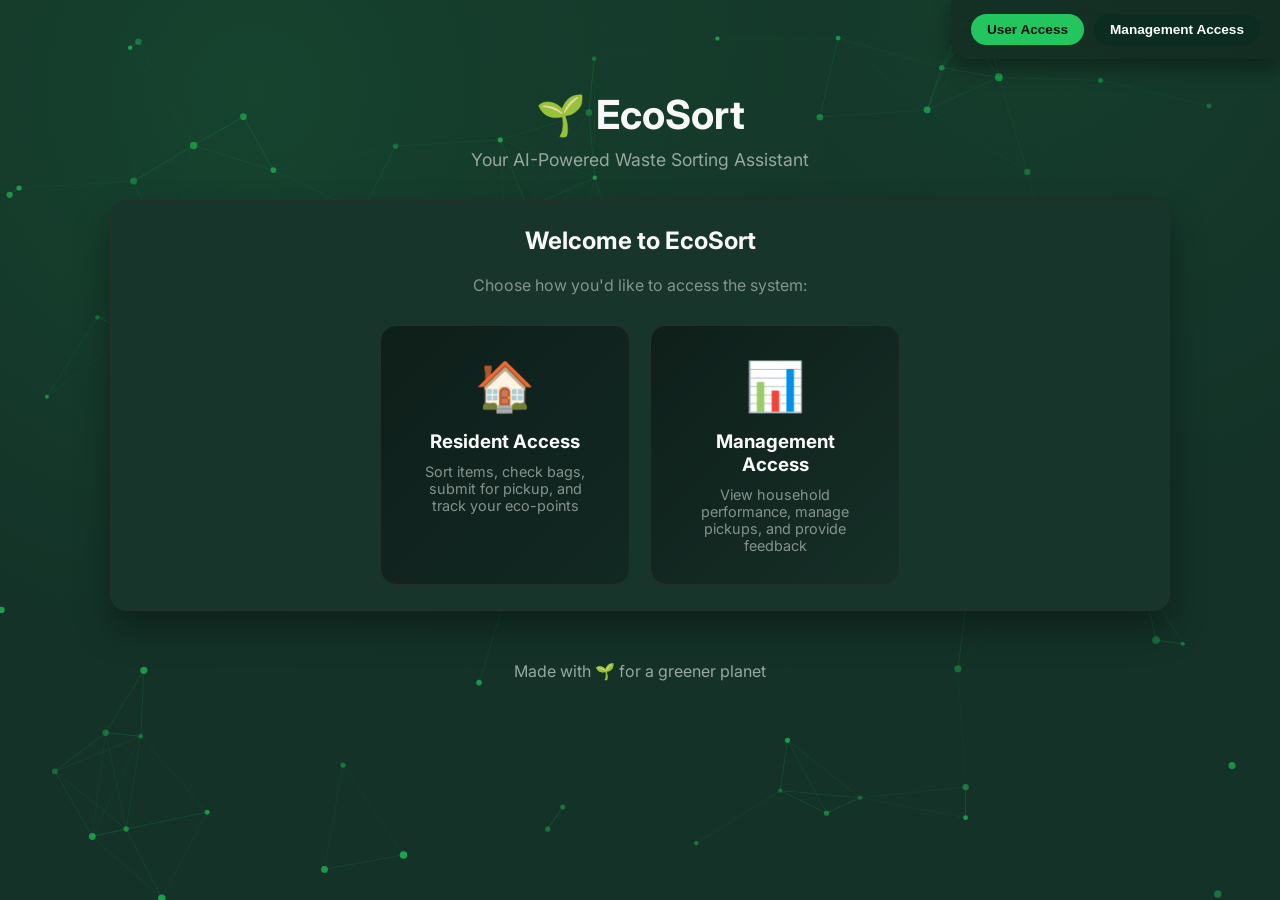
==== commit 2e133cb9: "Add shared scanner login for AI features" ====
--- a/index.html
+++ b/index.html
@@ -171,6 +171,19 @@
 
             <section class="upload-section" id="itemScannerSection">
                 <h2>Upload Your Item</h2>
+                <div class="scanner-login-card" data-scanner-login="item">
+                    <h3>AI Scanner Access</h3>
+                    <div class="scanner-login-fields">
+                        <input type="text" class="scanner-username" placeholder="Scanner username" autocomplete="username">
+                        <input type="password" class="scanner-password" placeholder="Scanner password" autocomplete="current-password">
+                        <button class="classify-btn scanner-login-btn" type="button">Log In</button>
+                    </div>
+                    <div class="scanner-login-actions" style="display: none;">
+                        <button class="classify-btn scanner-logout-btn" type="button">Log Out</button>
+                    </div>
+                    <p class="scanner-login-message"></p>
+                </div>
+
                 <div class="upload-area" id="dropZone">
                     <div class="upload-content">
                         <div class="upload-icon">&#128247;</div>
@@ -230,6 +243,19 @@
             <section class="bag-checker-section" id="bagCheckerSection" style="display: none;">
                 <h2>Check Bags for Submission</h2>
                 <p class="section-subtitle">Scan each bag, review the score, then submit them together</p>
+                <div class="scanner-login-card" data-scanner-login="bag">
+                    <h3>AI Scanner Access</h3>
+                    <div class="scanner-login-fields">
+                        <input type="text" class="scanner-username" placeholder="Scanner username" autocomplete="username">
+                        <input type="password" class="scanner-password" placeholder="Scanner password" autocomplete="current-password">
+                        <button class="classify-btn scanner-login-btn" type="button">Log In</button>
+                    </div>
+                    <div class="scanner-login-actions" style="display: none;">
+                        <button class="classify-btn scanner-logout-btn" type="button">Log Out</button>
+                    </div>
+                    <p class="scanner-login-message"></p>
+                </div>
+
                 
                 <div class="bag-type-selector">
                     <label>Select your bag color:</label>
--- a/styles.css
+++ b/styles.css
@@ -2204,3 +2204,58 @@
         transform: translateY(0);
     }
 }
+
+.scanner-login-card {
+    margin-bottom: 18px;
+    padding: 16px;
+    border: 1px solid var(--border);
+    border-radius: 12px;
+    background: linear-gradient(135deg, #10231d, #173129);
+}
+
+.scanner-login-card h3 {
+    margin-bottom: 10px;
+    color: var(--foreground);
+    font-size: 1rem;
+}
+
+.scanner-login-fields {
+    display: grid;
+    gap: 10px;
+}
+
+.scanner-login-fields input {
+    width: 100%;
+    border: 1px solid var(--input);
+    border-radius: 10px;
+    padding: 10px 12px;
+    background: rgba(10, 24, 19, 0.7);
+    color: var(--foreground);
+}
+
+.scanner-login-fields input::placeholder {
+    color: var(--muted-foreground);
+}
+
+.scanner-login-fields .classify-btn,
+.scanner-login-actions .classify-btn {
+    max-width: 220px;
+    margin: 4px 0 0;
+    padding: 10px 16px;
+    font-size: 0.95rem;
+}
+
+.scanner-login-message {
+    min-height: 20px;
+    margin-top: 10px;
+    font-size: 0.9rem;
+    color: var(--muted-foreground);
+}
+
+.scanner-login-message.error {
+    color: #ff9090;
+}
+
+.scanner-login-message.success {
+    color: #8cf0a0;
+}
